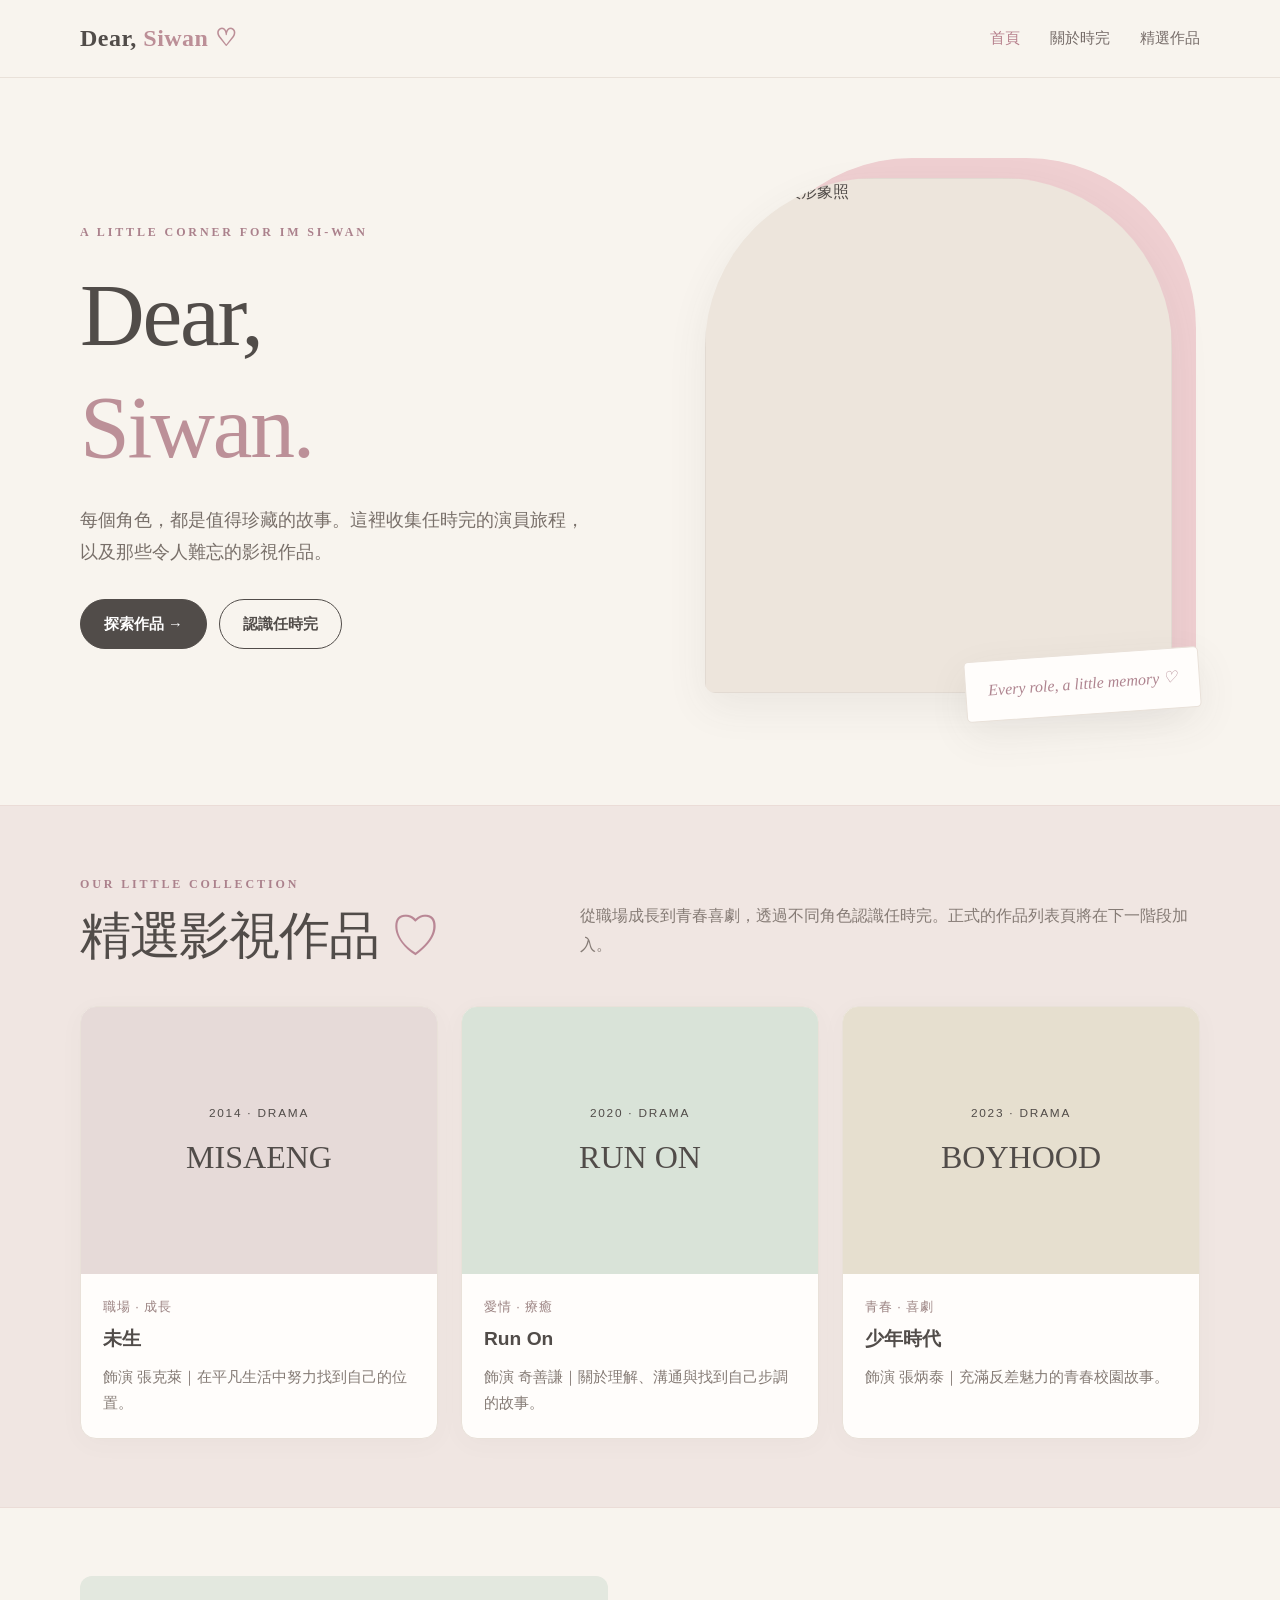
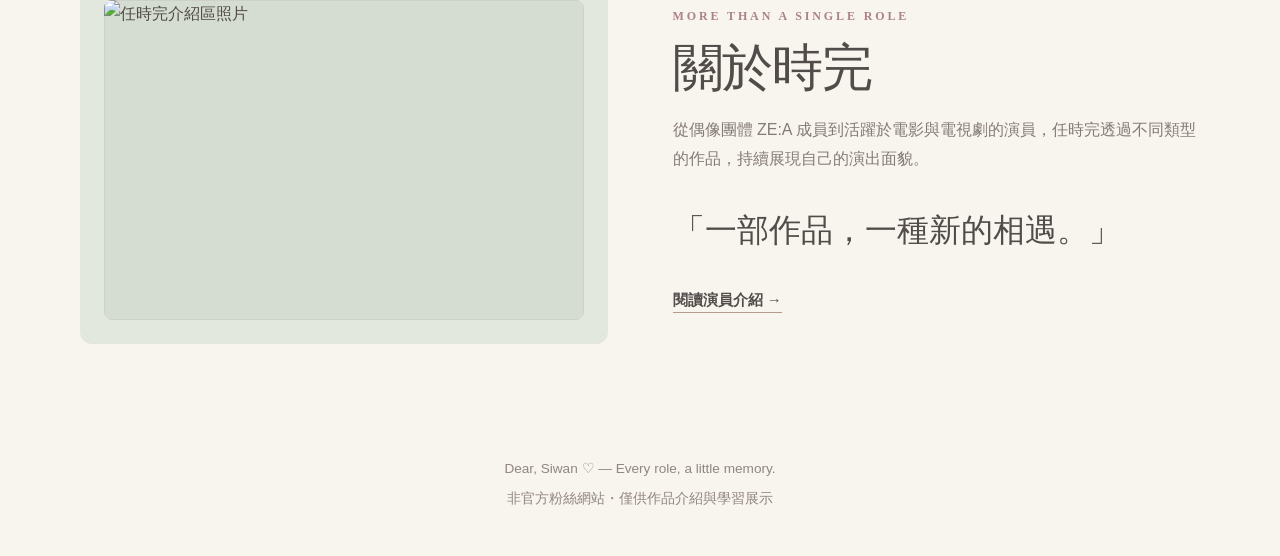
==== index.html @ 47c98482 "add htmls" ====
<!doctype html>
<html lang="zh-Hant">
<head>
  <meta charset="UTF-8">
  <meta name="viewport" content="width=device-width,initial-scale=1">
  <meta name="description" content="Dear, Siwan｜任時完的非官方影視收藏館，收藏演員故事與影視作品。">
  <title>Dear, Siwan｜任時完影視收藏館</title>
  <link rel="stylesheet" href="css/style.css">
</head>
<body>
  <header class="site-header">
    <div class="container nav-wrap">
      <a class="logo" href="index.html">Dear, <span>Siwan ♡</span></a>
      <nav class="nav-links" aria-label="主要導覽">
        <a href="index.html" aria-current="page">首頁</a>
        <a href="about.html">關於時完</a>
        <a href="#featured">精選作品</a>
      </nav>
    </div>
  </header>
  <main>
    <section class="container hero">
      <div>
        <div class="eyebrow">A little corner for Im Si-wan</div>
        <h1>Dear,<br><em>Siwan.</em></h1>
        <p class="lead">每個角色，都是值得珍藏的故事。這裡收集任時完的演員旅程，以及那些令人難忘的影視作品。</p>
        <div class="actions">
          <a class="btn btn-primary" href="#featured">探索作品 →</a>
          <a class="btn btn-secondary" href="about.html">認識任時完</a>
        </div>
      </div>
      <div class="hero-visual">
        <!-- 圖片預留：放入 assets/images/siwan-main.jpg 後會自動出現 -->
        <div class="photo-slot hero-photo"><img src="assets/images/siwan-main.jpg" alt="任時完首頁形象照" onerror="this.hidden=true"></div>
        <div class="tiny-note">Every role, a little memory ♡</div>
      </div>
    </section>

    <section class="soft-band" id="featured">
      <div class="container section">
        <div class="section-heading">
          <div><div class="eyebrow">Our little collection</div><h2 class="section-title">精選影視作品 <span class="decor-heart">♡</span></h2></div>
          <p class="section-intro">從職場成長到青春喜劇，透過不同角色認識任時完。正式的作品列表頁將在下一階段加入。</p>
        </div>
        <div class="work-grid">
          <article class="work-card">
            <div class="work-art"><span>2014 · DRAMA</span><strong>MISAENG</strong></div>
            <div class="work-info"><div class="work-meta">職場 · 成長</div><h3>未生</h3><p>飾演 張克萊｜在平凡生活中努力找到自己的位置。</p></div>
          </article>
          <article class="work-card">
            <div class="work-art sage"><span>2020 · DRAMA</span><strong>RUN ON</strong></div>
            <div class="work-info"><div class="work-meta">愛情 · 療癒</div><h3>Run On</h3><p>飾演 奇善謙｜關於理解、溝通與找到自己步調的故事。</p></div>
          </article>
          <article class="work-card">
            <div class="work-art sand"><span>2023 · DRAMA</span><strong>BOYHOOD</strong></div>
            <div class="work-info"><div class="work-meta">青春 · 喜劇</div><h3>少年時代</h3><p>飾演 張炳泰｜充滿反差魅力的青春校園故事。</p></div>
          </article>
        </div>
      </div>
    </section>

    <section class="container section split">
      <div class="intro-visual">
        <!-- 圖片預留：放入 assets/images/siwan-about.jpg 後會自動出現 -->
        <div class="photo-slot"><img src="assets/images/siwan-about.jpg" alt="任時完介紹區照片" onerror="this.hidden=true"></div>
      </div>
      <div>
        <div class="eyebrow">More than a single role</div>
        <h2 class="section-title">關於時完</h2>
        <p class="section-intro">從偶像團體 ZE:A 成員到活躍於電影與電視劇的演員，任時完透過不同類型的作品，持續展現自己的演出面貌。</p>
        <p class="quote">「一部作品，一種新的相遇。」</p>
        <a class="text-link" href="about.html">閱讀演員介紹 →</a>
      </div>
    </section>
  </main>
  <footer class="footer"><div class="container"><p>Dear, Siwan ♡ — Every role, a little memory.</p><p>非官方粉絲網站・僅供作品介紹與學習展示</p></div></footer>
</body>
</html>
---- css/style.css ----
:root{--cream:#F8F4EE;--pink:#EFCFD1;--sage:#BAC8B5;--brown:#B49B8D;--ink:#514C49;--muted:#857b75;--white:#fffdfb;--border:#e9e1d9;--shadow:0 14px 40px rgba(81,76,73,.08)}*{box-sizing:border-box}html{scroll-behavior:smooth}body{margin:0;background:var(--cream);color:var(--ink);font:16px/1.8 'Noto Sans TC','Microsoft JhengHei',sans-serif}a{color:inherit;text-decoration:none}button{font:inherit}img{display:block;width:100%;height:100%;object-fit:cover}.container{width:min(1120px,calc(100% - 42px));margin:auto}.site-header{position:sticky;top:0;z-index:20;background:rgba(248,244,238,.94);backdrop-filter:blur(14px);border-bottom:1px solid var(--border)}.nav-wrap{display:flex;justify-content:space-between;align-items:center;min-height:77px;gap:20px}.logo{font-family:Georgia,serif;font-size:1.5rem;letter-spacing:.02em;font-weight:bold}.logo span{color:#bc8f97}.nav-links{display:flex;gap:30px;align-items:center}.nav-links a{font-size:.92rem;color:#776d69}.nav-links a:hover,.nav-links a[aria-current=page]{color:#b67f8b}.eyebrow{text-transform:uppercase;letter-spacing:.24em;font-family:Georgia,serif;font-size:.75rem;color:#ab818c;font-weight:600}.hero{display:grid;grid-template-columns:1.05fr .95fr;gap:52px;align-items:center;padding:78px 0 90px}.hero h1,.page-title,.section-title{font-family:Georgia,'Noto Serif TC',serif;font-weight:500;line-height:1.25;letter-spacing:-.025em}.hero h1{font-size:clamp(3.6rem,7vw,6.3rem);margin:16px 0 22px}.hero h1 em{font-style:normal;color:#bc9098}.lead{font-size:1.1rem;color:#786f69;max-width:510px}.actions{display:flex;gap:12px;flex-wrap:wrap;margin-top:30px}.btn{display:inline-flex;align-items:center;justify-content:center;border:1px solid var(--ink);padding:11px 23px;border-radius:50px;font-size:.92rem;font-weight:600;transition:.2s}.btn-primary{background:var(--ink);color:white}.btn-secondary{background:transparent}.btn:hover{transform:translateY(-2px)}.hero-visual{position:relative;padding:22px 28px 22px 12px}.hero-visual:before{content:'';position:absolute;inset:2px 4px 38px 49px;background:var(--pink);border-radius:170px 170px 12px 12px}.photo-slot{position:relative;overflow:hidden;background:#ede5dc;border-radius:8px}.photo-slot:after{content:'';position:absolute;inset:0;border:1px solid rgba(81,76,73,.07);pointer-events:none}.photo-slot img{position:absolute;inset:0}.hero-photo{height:515px;border-radius:170px 170px 10px 10px;box-shadow:var(--shadow)}.tiny-note{position:absolute;right:0;bottom:0;padding:15px 22px;background:var(--white);border:1px solid var(--border);border-radius:5px;box-shadow:var(--shadow);font-family:Georgia,serif;font-style:italic;color:#af8590;transform:rotate(-4deg)}.section{padding:68px 0}.section-heading{display:flex;align-items:end;justify-content:space-between;gap:15px;margin-bottom:30px}.section-title{font-size:clamp(2.1rem,4vw,3.2rem);margin:8px 0}.section-intro{max-width:620px;color:var(--muted)}.text-link{font-weight:600;font-size:.93rem;border-bottom:1px solid var(--brown);padding-bottom:4px}.work-grid{display:grid;grid-template-columns:repeat(3,minmax(0,1fr));gap:23px}.work-card{background:var(--white);border:1px solid var(--border);border-radius:16px;overflow:hidden;box-shadow:0 5px 25px rgba(81,76,73,.035);transition:transform .2s,box-shadow .2s}.work-card:hover{transform:translateY(-5px);box-shadow:var(--shadow)}.work-art{aspect-ratio:4/3;display:flex;align-items:center;justify-content:center;flex-direction:column;text-align:center;padding:24px;background:#e6dad8;position:relative}.work-art.sage{background:#d9e3d8}.work-art.sand{background:#e6dfcf}.work-art span{font-size:.74rem;letter-spacing:.15em}.work-art strong{font:500 2rem/1.25 Georgia,serif;margin-top:12px}.work-info{padding:22px}.work-meta{font-size:.79rem;letter-spacing:.07em;color:#9b8382}.work-info h3{font-size:1.2rem;margin:4px 0 7px}.work-info p{font-size:.91rem;margin:0;color:var(--muted)}.soft-band{background:#f0e6e2;border-top:1px solid #ebdcd7;border-bottom:1px solid #ebdcd7}.split{display:grid;grid-template-columns:1fr 1fr;gap:65px;align-items:center}.intro-visual{background:#e3e8df;border-radius:12px;padding:24px}.intro-visual .photo-slot{height:320px;background:#d5dcd1}.quote{font-family:Georgia,'Noto Serif TC',serif;font-size:clamp(1.5rem,2.5vw,2.2rem);line-height:1.5}.footer{padding:40px 0;text-align:center;color:#928680;font-size:.85rem}.footer p{margin:5px}.page-hero{padding:78px 0 38px;text-align:center}.page-title{font-size:clamp(3.2rem,6vw,5rem);margin:12px 0 16px}.page-subtitle{color:var(--muted);max-width:650px;margin:auto}.profile{display:grid;grid-template-columns:.78fr 1.22fr;gap:55px;align-items:center;padding:25px 0 85px}.portrait{height:460px;border-radius:180px 180px 10px 10px;background:#e4dbd7}.profile-body h2{font:500 2.25rem Georgia,'Noto Serif TC',serif;margin:9px 0 15px}.profile-body p{color:#776f69}.facts{display:grid;grid-template-columns:repeat(2,minmax(0,1fr));gap:18px;margin:30px 0}.fact{border-top:1px solid #d9cbc0;padding-top:13px}.fact dt{font-size:.76rem;color:#9c8681;letter-spacing:.12em}.fact dd{margin:5px 0;font-weight:600}.timeline{position:relative;max-width:830px;margin:0 auto;padding-left:32px;border-left:2px solid #e3cbc7}.timeline-item{position:relative;padding:0 0 32px 25px}.timeline-item:before{content:'';position:absolute;width:13px;height:13px;border-radius:50%;background:#bd999e;left:-39px;top:8px;border:3px solid var(--cream)}.timeline-item time{color:#aa8290;font:600 .9rem Georgia,serif;letter-spacing:.1em}.timeline-item h3{margin:4px 0 4px;font-size:1.16rem}.timeline-item p{margin:0;color:var(--muted);font-size:.93rem}.sources{font-size:.85rem;color:var(--muted);margin-top:28px}.sources a{text-decoration:underline;text-underline-offset:3px}.decor-heart{color:#b98795}.mobile-only{display:none}@media(max-width:800px){.hero,.split,.profile{grid-template-columns:1fr;gap:32px}.hero{padding:45px 0 65px}.hero-visual{max-width:510px;margin:auto;width:100%}.hero-photo{height:420px}.work-grid{grid-template-columns:repeat(2,minmax(0,1fr))}.profile{padding-bottom:50px}.portrait{max-width:460px;margin:auto;width:100%}.section{padding:48px 0}}@media(max-width:550px){.container{width:min(100% - 30px,1120px)}.nav-wrap{min-height:66px;flex-wrap:wrap;padding:12px 0}.logo{font-size:1.22rem}.nav-links{gap:15px}.nav-links a{font-size:.83rem}.hero h1{font-size:3.8rem}.hero-visual{padding-right:16px}.hero-photo{height:355px}.work-grid{grid-template-columns:1fr}.work-art{aspect-ratio:5/3}.section-heading{align-items:start;flex-direction:column}.facts{grid-template-columns:1fr 1fr;gap:12px}.page-hero{padding-top:52px}.portrait{height:385px}.intro-visual .photo-slot{height:260px}}
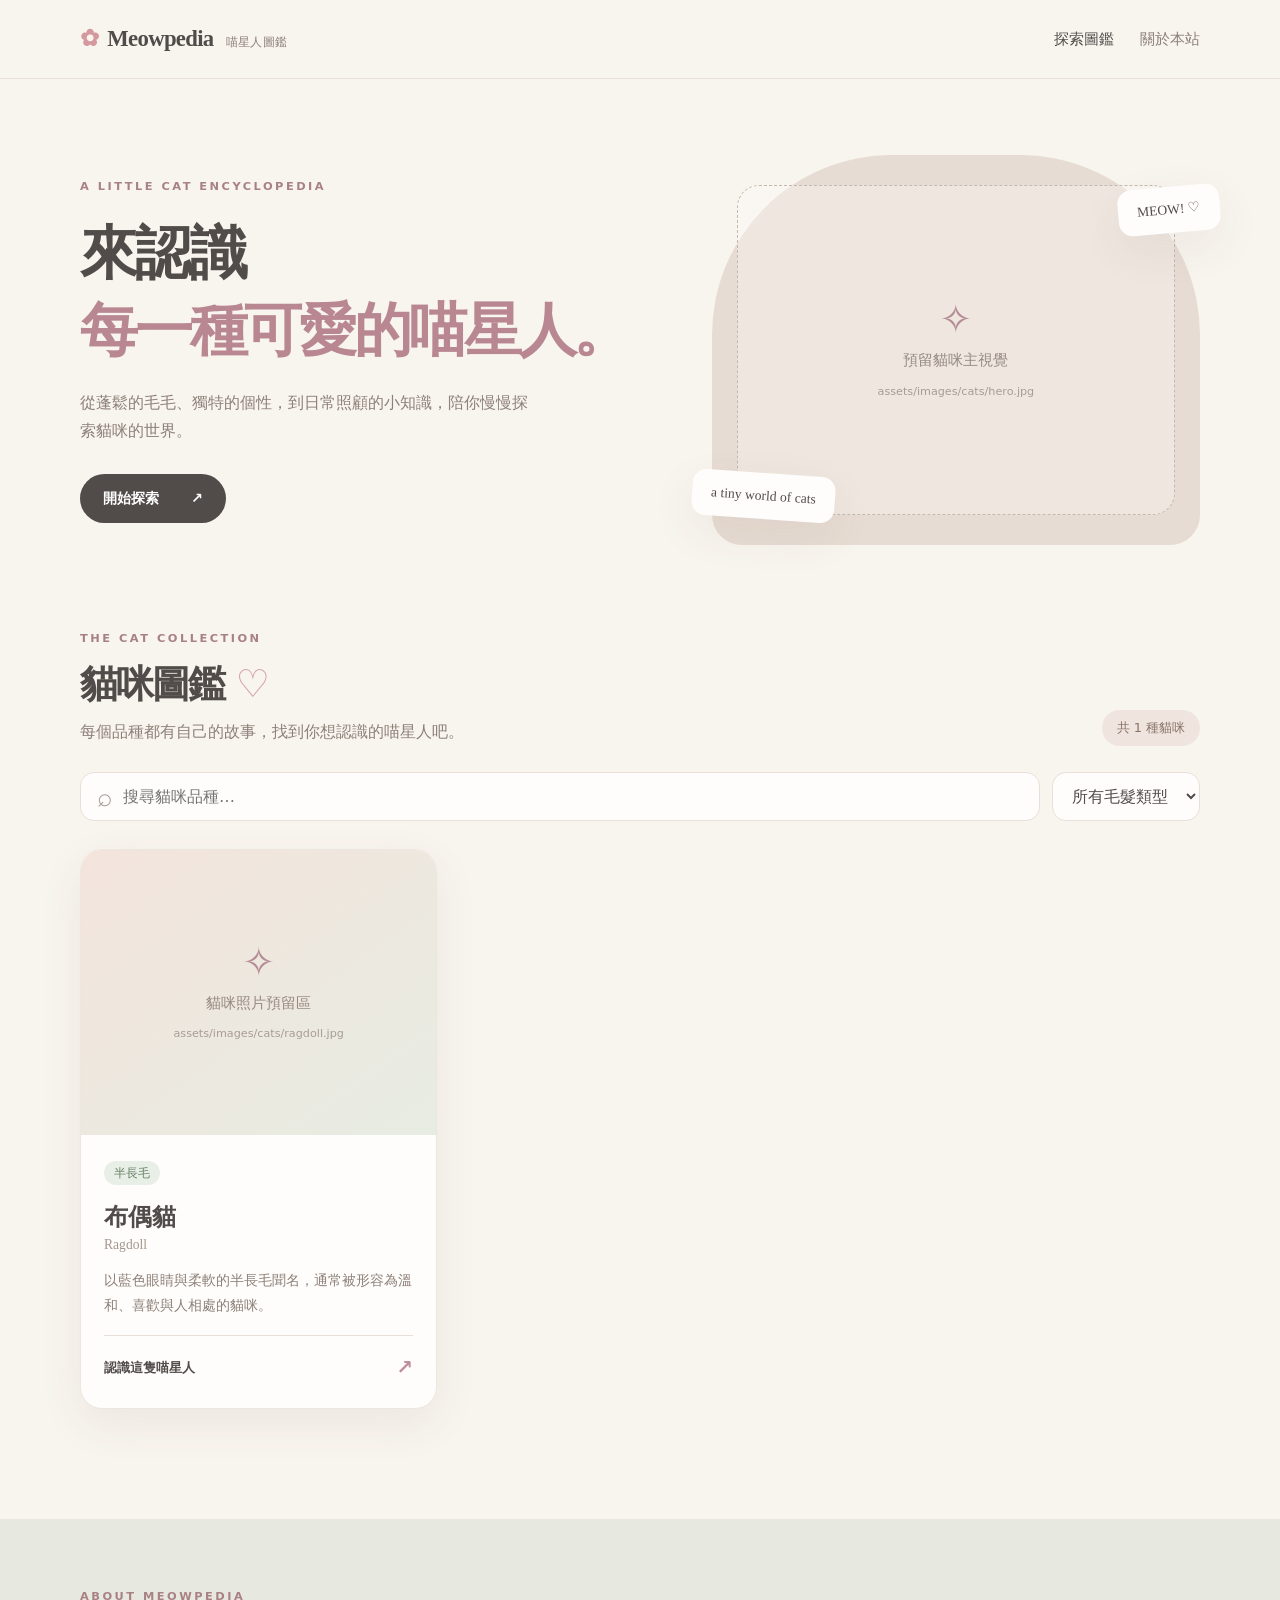
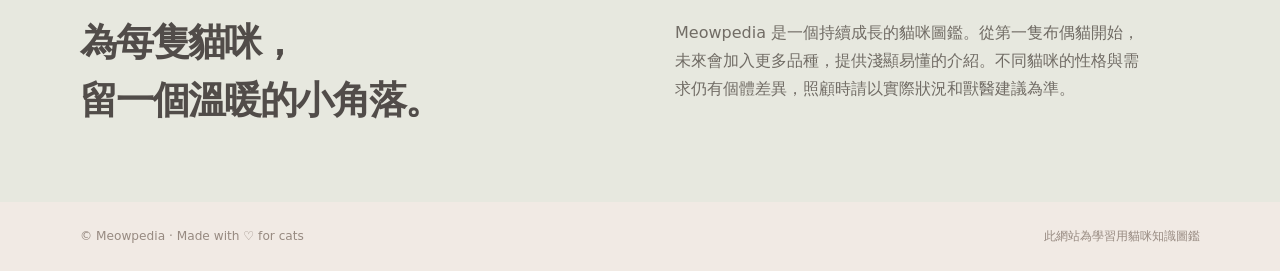
==== commit b9a8675b: "add htmls" ====
--- a/index.html
+++ b/index.html
@@ -2,77 +2,41 @@
 <html lang="zh-Hant">
 <head>
   <meta charset="UTF-8">
-  <meta name="viewport" content="width=device-width,initial-scale=1">
-  <meta name="description" content="Dear, Siwan｜任時完的非官方影視收藏館，收藏演員故事與影視作品。">
-  <title>Dear, Siwan｜任時完影視收藏館</title>
+  <meta name="viewport" content="width=device-width, initial-scale=1">
+  <meta name="description" content="Meowpedia 喵星人圖鑑：探索貓咪品種、外觀特徵、個性和照顧知識。">
+  <title>Meowpedia｜喵星人圖鑑</title>
   <link rel="stylesheet" href="css/style.css">
+  <script defer src="js/main.js"></script>
 </head>
-<body>
+<body data-page="index">
   <header class="site-header">
-    <div class="container nav-wrap">
-      <a class="logo" href="index.html">Dear, <span>Siwan ♡</span></a>
-      <nav class="nav-links" aria-label="主要導覽">
-        <a href="index.html" aria-current="page">首頁</a>
-        <a href="about.html">關於時完</a>
-        <a href="#featured">精選作品</a>
-      </nav>
+    <div class="shell nav-bar">
+      <a class="brand" href="index.html" aria-label="Meowpedia 首頁"><span class="brand-icon" aria-hidden="true">✿</span> Meowpedia<span class="brand-zh">喵星人圖鑑</span></a>
+      <nav aria-label="主要選單"><a class="nav-link active" href="index.html" aria-current="page">探索圖鑑</a><a class="nav-link" href="#about">關於本站</a></nav>
     </div>
   </header>
   <main>
-    <section class="container hero">
-      <div>
-        <div class="eyebrow">A little corner for Im Si-wan</div>
-        <h1>Dear,<br><em>Siwan.</em></h1>
-        <p class="lead">每個角色，都是值得珍藏的故事。這裡收集任時完的演員旅程，以及那些令人難忘的影視作品。</p>
-        <div class="actions">
-          <a class="btn btn-primary" href="#featured">探索作品 →</a>
-          <a class="btn btn-secondary" href="about.html">認識任時完</a>
-        </div>
+    <section class="hero shell" aria-labelledby="hero-title">
+      <div class="hero-copy">
+        <span class="eyebrow">A LITTLE CAT ENCYCLOPEDIA</span>
+        <h1 id="hero-title">來認識<br><em>每一種可愛的喵星人。</em></h1>
+        <p>從蓬鬆的毛毛、獨特的個性，到日常照顧的小知識，陪你慢慢探索貓咪的世界。</p>
+        <a class="button primary" href="#collection">開始探索 <span aria-hidden="true">↗</span></a>
       </div>
-      <div class="hero-visual">
-        <!-- 圖片預留：放入 assets/images/siwan-main.jpg 後會自動出現 -->
-        <div class="photo-slot hero-photo"><img src="assets/images/siwan-main.jpg" alt="任時完首頁形象照" onerror="this.hidden=true"></div>
-        <div class="tiny-note">Every role, a little memory ♡</div>
+      <div class="hero-art" aria-label="貓咪圖片預留區">
+        <div class="art-sticker sticker-top">MEOW! ♡</div>
+        <div class="cat-placeholder hero-placeholder"><span class="placeholder-icon" aria-hidden="true">✧</span><span>預留貓咪主視覺</span><small>assets/images/cats/hero.jpg</small></div>
+        <div class="art-sticker sticker-bottom">a tiny world of cats</div>
       </div>
     </section>
-
-    <section class="soft-band" id="featured">
-      <div class="container section">
-        <div class="section-heading">
-          <div><div class="eyebrow">Our little collection</div><h2 class="section-title">精選影視作品 <span class="decor-heart">♡</span></h2></div>
-          <p class="section-intro">從職場成長到青春喜劇，透過不同角色認識任時完。正式的作品列表頁將在下一階段加入。</p>
-        </div>
-        <div class="work-grid">
-          <article class="work-card">
-            <div class="work-art"><span>2014 · DRAMA</span><strong>MISAENG</strong></div>
-            <div class="work-info"><div class="work-meta">職場 · 成長</div><h3>未生</h3><p>飾演 張克萊｜在平凡生活中努力找到自己的位置。</p></div>
-          </article>
-          <article class="work-card">
-            <div class="work-art sage"><span>2020 · DRAMA</span><strong>RUN ON</strong></div>
-            <div class="work-info"><div class="work-meta">愛情 · 療癒</div><h3>Run On</h3><p>飾演 奇善謙｜關於理解、溝通與找到自己步調的故事。</p></div>
-          </article>
-          <article class="work-card">
-            <div class="work-art sand"><span>2023 · DRAMA</span><strong>BOYHOOD</strong></div>
-            <div class="work-info"><div class="work-meta">青春 · 喜劇</div><h3>少年時代</h3><p>飾演 張炳泰｜充滿反差魅力的青春校園故事。</p></div>
-          </article>
-        </div>
-      </div>
+    <section id="collection" class="collection shell" aria-labelledby="collection-title">
+      <div class="section-title"><div><span class="eyebrow">THE CAT COLLECTION</span><h2 id="collection-title">貓咪圖鑑 <span class="subtle">♡</span></h2><p>每個品種都有自己的故事，找到你想認識的喵星人吧。</p></div><span class="count-pill" id="cat-count">載入中…</span></div>
+      <div class="controls"><label class="search-box"><span aria-hidden="true">⌕</span><span class="sr-only">搜尋貓咪名稱</span><input id="search-input" type="search" placeholder="搜尋貓咪品種…" autocomplete="off"></label><label class="filter-wrap"><span class="sr-only">依毛髮長度篩選</span><select id="coat-filter"><option value="all">所有毛髮類型</option><option value="長毛">長毛</option><option value="半長毛">半長毛</option><option value="短毛">短毛</option><option value="無毛">無毛</option></select></label></div>
+      <div id="cat-grid" class="cat-grid" aria-live="polite"></div>
+      <p id="empty-state" class="empty-state" hidden>目前沒有符合條件的貓咪，試試其他關鍵字吧。</p>
     </section>
-
-    <section class="container section split">
-      <div class="intro-visual">
-        <!-- 圖片預留：放入 assets/images/siwan-about.jpg 後會自動出現 -->
-        <div class="photo-slot"><img src="assets/images/siwan-about.jpg" alt="任時完介紹區照片" onerror="this.hidden=true"></div>
-      </div>
-      <div>
-        <div class="eyebrow">More than a single role</div>
-        <h2 class="section-title">關於時完</h2>
-        <p class="section-intro">從偶像團體 ZE:A 成員到活躍於電影與電視劇的演員，任時完透過不同類型的作品，持續展現自己的演出面貌。</p>
-        <p class="quote">「一部作品，一種新的相遇。」</p>
-        <a class="text-link" href="about.html">閱讀演員介紹 →</a>
-      </div>
-    </section>
+    <section id="about" class="about-strip"><div class="shell about-content"><div><span class="eyebrow">ABOUT MEOWPEDIA</span><h2>為每隻貓咪，<br>留一個溫暖的小角落。</h2></div><p>Meowpedia 是一個持續成長的貓咪圖鑑。從第一隻布偶貓開始，未來會加入更多品種，提供淺顯易懂的介紹。不同貓咪的性格與需求仍有個體差異，照顧時請以實際狀況和獸醫建議為準。</p></div></section>
   </main>
-  <footer class="footer"><div class="container"><p>Dear, Siwan ♡ — Every role, a little memory.</p><p>非官方粉絲網站・僅供作品介紹與學習展示</p></div></footer>
+  <footer class="site-footer"><div class="shell footer-inner"><span>© Meowpedia · Made with ♡ for cats</span><span>此網站為學習用貓咪知識圖鑑</span></div></footer>
 </body>
 </html>
--- a/css/style.css
+++ b/css/style.css
@@ -1 +1 @@
-:root{--cream:#F8F4EE;--pink:#EFCFD1;--sage:#BAC8B5;--brown:#B49B8D;--ink:#514C49;--muted:#857b75;--white:#fffdfb;--border:#e9e1d9;--shadow:0 14px 40px rgba(81,76,73,.08)}*{box-sizing:border-box}html{scroll-behavior:smooth}body{margin:0;background:var(--cream);color:var(--ink);font:16px/1.8 'Noto Sans TC','Microsoft JhengHei',sans-serif}a{color:inherit;text-decoration:none}button{font:inherit}img{display:block;width:100%;height:100%;object-fit:cover}.container{width:min(1120px,calc(100% - 42px));margin:auto}.site-header{position:sticky;top:0;z-index:20;background:rgba(248,244,238,.94);backdrop-filter:blur(14px);border-bottom:1px solid var(--border)}.nav-wrap{display:flex;justify-content:space-between;align-items:center;min-height:77px;gap:20px}.logo{font-family:Georgia,serif;font-size:1.5rem;letter-spacing:.02em;font-weight:bold}.logo span{color:#bc8f97}.nav-links{display:flex;gap:30px;align-items:center}.nav-links a{font-size:.92rem;color:#776d69}.nav-links a:hover,.nav-links a[aria-current=page]{color:#b67f8b}.eyebrow{text-transform:uppercase;letter-spacing:.24em;font-family:Georgia,serif;font-size:.75rem;color:#ab818c;font-weight:600}.hero{display:grid;grid-template-columns:1.05fr .95fr;gap:52px;align-items:center;padding:78px 0 90px}.hero h1,.page-title,.section-title{font-family:Georgia,'Noto Serif TC',serif;font-weight:500;line-height:1.25;letter-spacing:-.025em}.hero h1{font-size:clamp(3.6rem,7vw,6.3rem);margin:16px 0 22px}.hero h1 em{font-style:normal;color:#bc9098}.lead{font-size:1.1rem;color:#786f69;max-width:510px}.actions{display:flex;gap:12px;flex-wrap:wrap;margin-top:30px}.btn{display:inline-flex;align-items:center;justify-content:center;border:1px solid var(--ink);padding:11px 23px;border-radius:50px;font-size:.92rem;font-weight:600;transition:.2s}.btn-primary{background:var(--ink);color:white}.btn-secondary{background:transparent}.btn:hover{transform:translateY(-2px)}.hero-visual{position:relative;padding:22px 28px 22px 12px}.hero-visual:before{content:'';position:absolute;inset:2px 4px 38px 49px;background:var(--pink);border-radius:170px 170px 12px 12px}.photo-slot{position:relative;overflow:hidden;background:#ede5dc;border-radius:8px}.photo-slot:after{content:'';position:absolute;inset:0;border:1px solid rgba(81,76,73,.07);pointer-events:none}.photo-slot img{position:absolute;inset:0}.hero-photo{height:515px;border-radius:170px 170px 10px 10px;box-shadow:var(--shadow)}.tiny-note{position:absolute;right:0;bottom:0;padding:15px 22px;background:var(--white);border:1px solid var(--border);border-radius:5px;box-shadow:var(--shadow);font-family:Georgia,serif;font-style:italic;color:#af8590;transform:rotate(-4deg)}.section{padding:68px 0}.section-heading{display:flex;align-items:end;justify-content:space-between;gap:15px;margin-bottom:30px}.section-title{font-size:clamp(2.1rem,4vw,3.2rem);margin:8px 0}.section-intro{max-width:620px;color:var(--muted)}.text-link{font-weight:600;font-size:.93rem;border-bottom:1px solid var(--brown);padding-bottom:4px}.work-grid{display:grid;grid-template-columns:repeat(3,minmax(0,1fr));gap:23px}.work-card{background:var(--white);border:1px solid var(--border);border-radius:16px;overflow:hidden;box-shadow:0 5px 25px rgba(81,76,73,.035);transition:transform .2s,box-shadow .2s}.work-card:hover{transform:translateY(-5px);box-shadow:var(--shadow)}.work-art{aspect-ratio:4/3;display:flex;align-items:center;justify-content:center;flex-direction:column;text-align:center;padding:24px;background:#e6dad8;position:relative}.work-art.sage{background:#d9e3d8}.work-art.sand{background:#e6dfcf}.work-art span{font-size:.74rem;letter-spacing:.15em}.work-art strong{font:500 2rem/1.25 Georgia,serif;margin-top:12px}.work-info{padding:22px}.work-meta{font-size:.79rem;letter-spacing:.07em;color:#9b8382}.work-info h3{font-size:1.2rem;margin:4px 0 7px}.work-info p{font-size:.91rem;margin:0;color:var(--muted)}.soft-band{background:#f0e6e2;border-top:1px solid #ebdcd7;border-bottom:1px solid #ebdcd7}.split{display:grid;grid-template-columns:1fr 1fr;gap:65px;align-items:center}.intro-visual{background:#e3e8df;border-radius:12px;padding:24px}.intro-visual .photo-slot{height:320px;background:#d5dcd1}.quote{font-family:Georgia,'Noto Serif TC',serif;font-size:clamp(1.5rem,2.5vw,2.2rem);line-height:1.5}.footer{padding:40px 0;text-align:center;color:#928680;font-size:.85rem}.footer p{margin:5px}.page-hero{padding:78px 0 38px;text-align:center}.page-title{font-size:clamp(3.2rem,6vw,5rem);margin:12px 0 16px}.page-subtitle{color:var(--muted);max-width:650px;margin:auto}.profile{display:grid;grid-template-columns:.78fr 1.22fr;gap:55px;align-items:center;padding:25px 0 85px}.portrait{height:460px;border-radius:180px 180px 10px 10px;background:#e4dbd7}.profile-body h2{font:500 2.25rem Georgia,'Noto Serif TC',serif;margin:9px 0 15px}.profile-body p{color:#776f69}.facts{display:grid;grid-template-columns:repeat(2,minmax(0,1fr));gap:18px;margin:30px 0}.fact{border-top:1px solid #d9cbc0;padding-top:13px}.fact dt{font-size:.76rem;color:#9c8681;letter-spacing:.12em}.fact dd{margin:5px 0;font-weight:600}.timeline{position:relative;max-width:830px;margin:0 auto;padding-left:32px;border-left:2px solid #e3cbc7}.timeline-item{position:relative;padding:0 0 32px 25px}.timeline-item:before{content:'';position:absolute;width:13px;height:13px;border-radius:50%;background:#bd999e;left:-39px;top:8px;border:3px solid var(--cream)}.timeline-item time{color:#aa8290;font:600 .9rem Georgia,serif;letter-spacing:.1em}.timeline-item h3{margin:4px 0 4px;font-size:1.16rem}.timeline-item p{margin:0;color:var(--muted);font-size:.93rem}.sources{font-size:.85rem;color:var(--muted);margin-top:28px}.sources a{text-decoration:underline;text-underline-offset:3px}.decor-heart{color:#b98795}.mobile-only{display:none}@media(max-width:800px){.hero,.split,.profile{grid-template-columns:1fr;gap:32px}.hero{padding:45px 0 65px}.hero-visual{max-width:510px;margin:auto;width:100%}.hero-photo{height:420px}.work-grid{grid-template-columns:repeat(2,minmax(0,1fr))}.profile{padding-bottom:50px}.portrait{max-width:460px;margin:auto;width:100%}.section{padding:48px 0}}@media(max-width:550px){.container{width:min(100% - 30px,1120px)}.nav-wrap{min-height:66px;flex-wrap:wrap;padding:12px 0}.logo{font-size:1.22rem}.nav-links{gap:15px}.nav-links a{font-size:.83rem}.hero h1{font-size:3.8rem}.hero-visual{padding-right:16px}.hero-photo{height:355px}.work-grid{grid-template-columns:1fr}.work-art{aspect-ratio:5/3}.section-heading{align-items:start;flex-direction:column}.facts{grid-template-columns:1fr 1fr;gap:12px}.page-hero{padding-top:52px}.portrait{height:385px}.intro-visual .photo-slot{height:260px}}
+:root{--cream:#F8F4EE;--pink:#EFCFD1;--sage:#BAC8B5;--brown:#B49B8D;--ink:#514C49;--muted:#8d8078;--white:#fffdfb;--line:#e8e0d8;--shadow:0 15px 45px rgba(94,75,67,.075)}*{box-sizing:border-box}html{scroll-behavior:smooth}body{margin:0;background:var(--cream);color:var(--ink);font-family:"Noto Sans TC","PingFang TC","Microsoft JhengHei",system-ui,sans-serif;line-height:1.75}a{color:inherit;text-decoration:none}button,input,select{font:inherit}img{max-width:100%;display:block}.shell{width:min(1120px,calc(100% - 48px));margin-inline:auto}.site-header{background:rgba(248,244,238,.93);border-bottom:1px solid var(--line);position:sticky;top:0;z-index:10;backdrop-filter:blur(12px)}.nav-bar{min-height:78px;display:flex;align-items:center;justify-content:space-between;gap:16px}.brand{font-family:Georgia,serif;font-size:1.42rem;font-weight:700;letter-spacing:-.03em;white-space:nowrap}.brand-icon{color:#d4989f;margin-right:4px}.brand-zh{font:500 .73rem system-ui,sans-serif;margin-left:12px;color:var(--muted);letter-spacing:.04em}.nav-bar nav{display:flex;gap:26px}.nav-link{font-size:.91rem;color:var(--muted);padding:6px 0}.nav-link:hover,.nav-link.active{color:var(--ink)}.hero{padding-block:76px 84px;display:grid;grid-template-columns:1.07fr .93fr;align-items:center;gap:70px}.eyebrow{display:block;color:#a88183;letter-spacing:.22em;font-weight:700;font-size:.71rem}.hero h1{font-size:clamp(2.3rem,4.5vw,4.2rem);line-height:1.33;letter-spacing:-.055em;margin:19px 0}.hero h1 em{font-style:normal;color:#b88792}.hero-copy>p{max-width:450px;color:var(--muted);font-size:1.02rem;margin-bottom:28px}.button{display:inline-flex;align-items:center;gap:32px;padding:12px 23px;border-radius:999px;font-size:.89rem;font-weight:700}.button.primary{background:var(--ink);color:#fff}.button:hover{transform:translateY(-2px);transition:transform .2s}.hero-art{position:relative;background:#e7dcd3;border-radius:180px 180px 30px 30px;min-height:390px;display:grid;place-items:center;padding:25px}.cat-placeholder{background:linear-gradient(145deg,#f3e4dc,#e7ece2);color:#978a82;display:flex;align-items:center;justify-content:center;flex-direction:column;gap:8px;text-align:center;border:1px dashed #c4b8af;border-radius:22px;min-height:190px;padding:20px;font-size:.95rem}.cat-placeholder small{font-size:.7rem;opacity:.8;overflow-wrap:anywhere}.placeholder-icon{font-size:2.5rem;color:#b48c95;line-height:1}.hero-placeholder{width:100%;height:330px;background:rgba(255,253,251,.3)}.art-sticker{position:absolute;background:var(--white);border-radius:14px;padding:11px 19px;box-shadow:var(--shadow);font-family:Georgia,serif;font-size:.85rem;transform:rotate(-5deg)}.sticker-top{top:32px;right:-20px}.sticker-bottom{bottom:26px;left:-20px;transform:rotate(4deg)}.collection{padding-bottom:110px;scroll-margin-top:100px}.section-title{display:flex;align-items:end;justify-content:space-between;gap:18px;margin-bottom:26px}.section-title h2,.about-strip h2{font-size:clamp(1.8rem,3vw,2.7rem);letter-spacing:-.05em;line-height:1.5;margin:6px 0}.section-title p{color:var(--muted);margin:0}.subtle{color:#d39eaa}.count-pill{background:#efe5de;padding:7px 15px;border-radius:99px;white-space:nowrap;font-size:.81rem;color:#8a746a}.controls{display:flex;gap:12px;margin-bottom:28px}.search-box,.filter-wrap{background:var(--white);border:1px solid var(--line);border-radius:14px;min-height:49px;display:flex;align-items:center}.search-box{flex:1;gap:8px;padding:0 16px}.search-box>span:first-child{font-size:1.6rem;color:#aa9e96}.search-box input{border:0;background:transparent;outline:none;width:100%;color:var(--ink)}.filter-wrap select{border:0;background:transparent;color:var(--ink);padding:10px 15px;outline:none}.cat-grid{display:grid;grid-template-columns:repeat(3,minmax(0,1fr));gap:24px}.cat-card{background:var(--white);border:1px solid #ede6df;border-radius:22px;overflow:hidden;box-shadow:var(--shadow);transition:transform .2s,box-shadow .2s}.cat-card:hover{transform:translateY(-5px);box-shadow:0 20px 45px rgba(94,75,67,.13)}.card-photo{aspect-ratio:5/4;background:#ebdfd9;overflow:hidden}.card-photo img{height:100%;width:100%;object-fit:cover}.card-photo .cat-placeholder{height:100%;border:0;border-radius:0}.card-info{padding:23px}.mini-tag{background:#e7efe6;color:#6b8069;padding:5px 10px;border-radius:99px;font-size:.72rem}.card-info h3{font-size:1.48rem;line-height:1.3;margin:16px 0 0}.english-name{font-family:Georgia,serif;color:#a4978d;font-size:.85rem;margin:0}.card-summary{font-size:.89rem;color:var(--muted);min-height:3.5em;margin:12px 0 17px}.card-foot{border-top:1px solid var(--line);padding-top:14px;display:flex;justify-content:space-between;align-items:center;font-size:.83rem;font-weight:700}.card-foot .arrow{font-size:1.25rem;color:#c08d9c}.empty-state,.error-panel{text-align:center;border-radius:16px;background:#fffaf6;padding:30px;color:var(--muted)}.about-strip{background:#e7e8df;padding:68px 0}.about-content{display:grid;grid-template-columns:1fr 1fr;gap:70px;align-items:center}.about-content p{color:#716c65;max-width:470px}.site-footer{background:#f1eae4}.footer-inner{display:flex;justify-content:space-between;gap:12px;padding-block:24px;font-size:.76rem;color:#978a81}.detail-main{padding-top:32px;padding-bottom:100px;min-height:70vh}.back-link{display:inline-block;margin:6px 0 32px;font-size:.88rem;color:#8f7a77}.back-link:hover{text-decoration:underline}.detail-hero{display:grid;grid-template-columns:.85fr 1.15fr;gap:56px;align-items:center}.detail-photo{aspect-ratio:4/4.5;overflow:hidden;border-radius:26px;background:#f1e7e1}.detail-photo img{width:100%;height:100%;object-fit:cover}.detail-photo .cat-placeholder{height:100%;min-height:320px}.detail-heading h1{font-size:clamp(2.5rem,5vw,4.5rem);margin:9px 0 0;letter-spacing:-.06em}.detail-english{font:italic 1.35rem Georgia,serif;color:#bc8f9a;margin:0 0 20px}.detail-summary{font-size:1.06rem;color:#776b66}.meta-chips{display:flex;gap:10px;flex-wrap:wrap;margin-top:20px}.meta-chips span{background:#ece5df;border-radius:99px;padding:7px 16px;font-size:.8rem}.detail-body{max-width:900px;margin:60px auto 0;display:grid;grid-template-columns:repeat(2,minmax(0,1fr));gap:20px}.detail-section{background:var(--white);padding:28px 30px;border-radius:19px;border:1px solid var(--line)}.detail-section h2{font-size:1.23rem;margin:0 0 12px}.detail-section p{font-size:.94rem;color:#766d67;margin:0}.care-panel{background:#e8ede5}.care-list{padding-left:20px;color:#766d67;margin:0}.care-list li{margin:7px 0}.sources-list{padding-left:20px;overflow-wrap:anywhere}.sources-list a{text-decoration:underline}.disclaimer{text-align:center;font-size:.78rem;color:#9b9088;margin-top:36px}.loading-text{padding:50px;color:var(--muted)}.sr-only{position:absolute!important;width:1px;height:1px;padding:0;margin:-1px;overflow:hidden;clip:rect(0,0,0,0);white-space:nowrap;border:0}[hidden]{display:none!important}@media(max-width:850px){.hero{grid-template-columns:1fr;gap:45px;padding-block:55px}.hero-art{max-width:540px;width:100%;justify-self:center}.cat-grid{grid-template-columns:repeat(2,minmax(0,1fr))}.detail-hero{gap:30px}.about-content{gap:28px}}@media(max-width:600px){.shell{width:min(100% - 32px,1120px)}.nav-bar{min-height:66px}.brand{font-size:1.15rem}.brand-zh{display:none}.nav-bar nav{gap:15px}.nav-link{font-size:.78rem}.hero{padding-block:42px 65px}.hero h1{font-size:2.25rem}.hero-art{min-height:280px;border-radius:130px 130px 28px 28px}.hero-placeholder{height:235px}.art-sticker{font-size:.65rem}.sticker-top{right:4px}.sticker-bottom{left:4px}.section-title{align-items:start;flex-direction:column}.controls{flex-direction:column}.cat-grid{grid-template-columns:1fr}.about-content,.detail-hero,.detail-body{grid-template-columns:1fr}.about-strip{padding:48px 0}.footer-inner{flex-direction:column}.detail-photo{max-height:390px}.detail-body{margin-top:30px}.detail-section{padding:24px}}
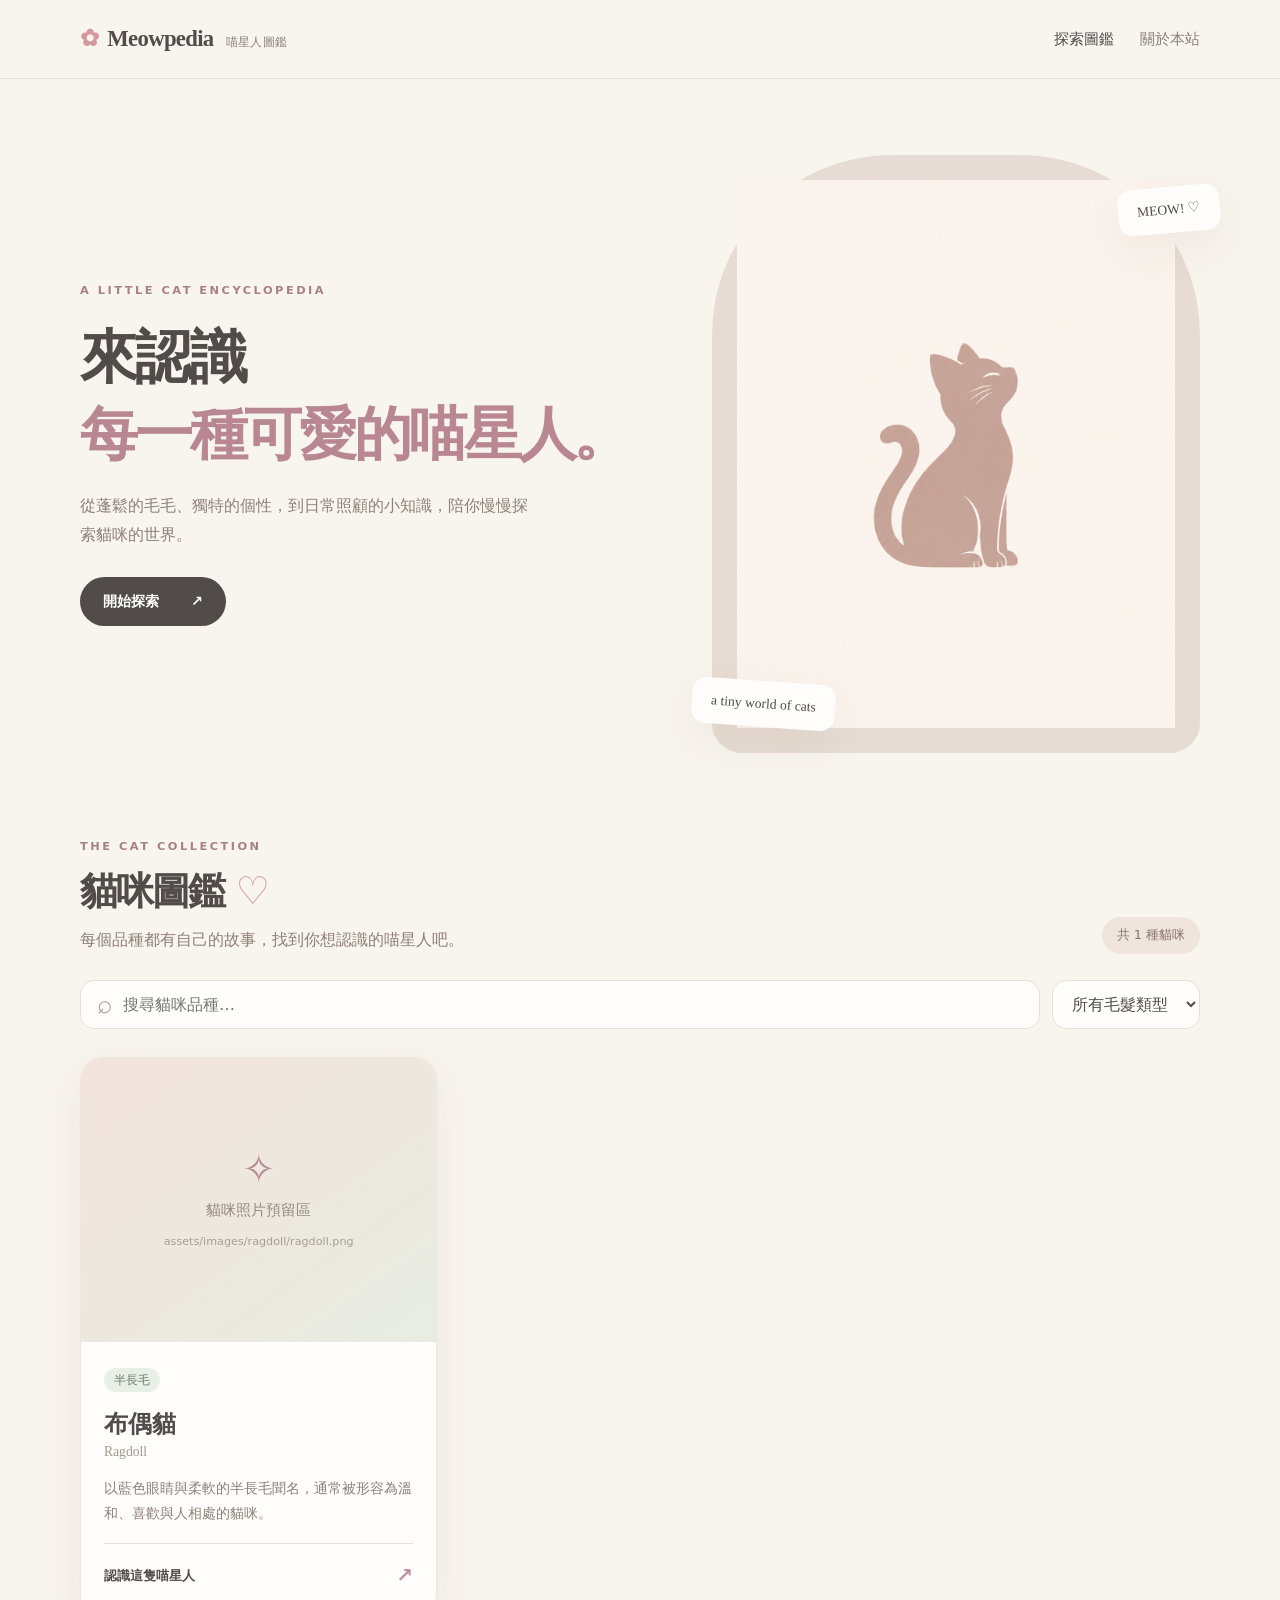
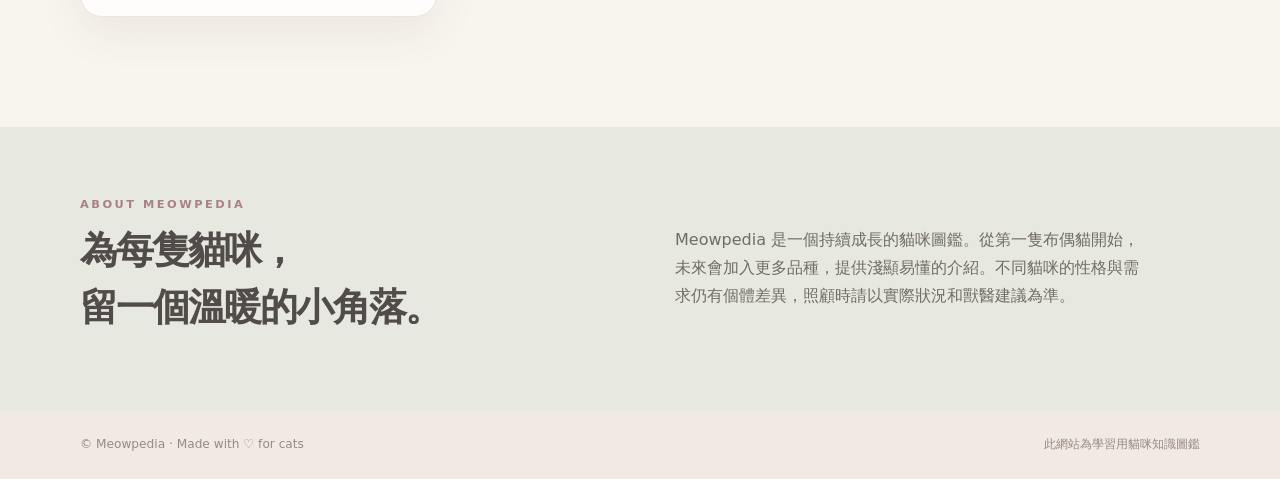
==== commit 7db4e9f7: "cats" ====
--- a/index.html
+++ b/index.html
@@ -24,8 +24,8 @@
         <a class="button primary" href="#collection">開始探索 <span aria-hidden="true">↗</span></a>
       </div>
       <div class="hero-art" aria-label="貓咪圖片預留區">
+        <img src="assets/images/profile/cat.png" alt="貓咪剪影">
         <div class="art-sticker sticker-top">MEOW! ♡</div>
-        <div class="cat-placeholder hero-placeholder"><span class="placeholder-icon" aria-hidden="true">✧</span><span>預留貓咪主視覺</span><small>assets/images/cats/hero.jpg</small></div>
         <div class="art-sticker sticker-bottom">a tiny world of cats</div>
       </div>
     </section>
--- a/css/style.css
+++ b/css/style.css
@@ -1 +1,6 @@
 :root{--cream:#F8F4EE;--pink:#EFCFD1;--sage:#BAC8B5;--brown:#B49B8D;--ink:#514C49;--muted:#8d8078;--white:#fffdfb;--line:#e8e0d8;--shadow:0 15px 45px rgba(94,75,67,.075)}*{box-sizing:border-box}html{scroll-behavior:smooth}body{margin:0;background:var(--cream);color:var(--ink);font-family:"Noto Sans TC","PingFang TC","Microsoft JhengHei",system-ui,sans-serif;line-height:1.75}a{color:inherit;text-decoration:none}button,input,select{font:inherit}img{max-width:100%;display:block}.shell{width:min(1120px,calc(100% - 48px));margin-inline:auto}.site-header{background:rgba(248,244,238,.93);border-bottom:1px solid var(--line);position:sticky;top:0;z-index:10;backdrop-filter:blur(12px)}.nav-bar{min-height:78px;display:flex;align-items:center;justify-content:space-between;gap:16px}.brand{font-family:Georgia,serif;font-size:1.42rem;font-weight:700;letter-spacing:-.03em;white-space:nowrap}.brand-icon{color:#d4989f;margin-right:4px}.brand-zh{font:500 .73rem system-ui,sans-serif;margin-left:12px;color:var(--muted);letter-spacing:.04em}.nav-bar nav{display:flex;gap:26px}.nav-link{font-size:.91rem;color:var(--muted);padding:6px 0}.nav-link:hover,.nav-link.active{color:var(--ink)}.hero{padding-block:76px 84px;display:grid;grid-template-columns:1.07fr .93fr;align-items:center;gap:70px}.eyebrow{display:block;color:#a88183;letter-spacing:.22em;font-weight:700;font-size:.71rem}.hero h1{font-size:clamp(2.3rem,4.5vw,4.2rem);line-height:1.33;letter-spacing:-.055em;margin:19px 0}.hero h1 em{font-style:normal;color:#b88792}.hero-copy>p{max-width:450px;color:var(--muted);font-size:1.02rem;margin-bottom:28px}.button{display:inline-flex;align-items:center;gap:32px;padding:12px 23px;border-radius:999px;font-size:.89rem;font-weight:700}.button.primary{background:var(--ink);color:#fff}.button:hover{transform:translateY(-2px);transition:transform .2s}.hero-art{position:relative;background:#e7dcd3;border-radius:180px 180px 30px 30px;min-height:390px;display:grid;place-items:center;padding:25px}.cat-placeholder{background:linear-gradient(145deg,#f3e4dc,#e7ece2);color:#978a82;display:flex;align-items:center;justify-content:center;flex-direction:column;gap:8px;text-align:center;border:1px dashed #c4b8af;border-radius:22px;min-height:190px;padding:20px;font-size:.95rem}.cat-placeholder small{font-size:.7rem;opacity:.8;overflow-wrap:anywhere}.placeholder-icon{font-size:2.5rem;color:#b48c95;line-height:1}.hero-placeholder{width:100%;height:330px;background:rgba(255,253,251,.3)}.art-sticker{position:absolute;background:var(--white);border-radius:14px;padding:11px 19px;box-shadow:var(--shadow);font-family:Georgia,serif;font-size:.85rem;transform:rotate(-5deg)}.sticker-top{top:32px;right:-20px}.sticker-bottom{bottom:26px;left:-20px;transform:rotate(4deg)}.collection{padding-bottom:110px;scroll-margin-top:100px}.section-title{display:flex;align-items:end;justify-content:space-between;gap:18px;margin-bottom:26px}.section-title h2,.about-strip h2{font-size:clamp(1.8rem,3vw,2.7rem);letter-spacing:-.05em;line-height:1.5;margin:6px 0}.section-title p{color:var(--muted);margin:0}.subtle{color:#d39eaa}.count-pill{background:#efe5de;padding:7px 15px;border-radius:99px;white-space:nowrap;font-size:.81rem;color:#8a746a}.controls{display:flex;gap:12px;margin-bottom:28px}.search-box,.filter-wrap{background:var(--white);border:1px solid var(--line);border-radius:14px;min-height:49px;display:flex;align-items:center}.search-box{flex:1;gap:8px;padding:0 16px}.search-box>span:first-child{font-size:1.6rem;color:#aa9e96}.search-box input{border:0;background:transparent;outline:none;width:100%;color:var(--ink)}.filter-wrap select{border:0;background:transparent;color:var(--ink);padding:10px 15px;outline:none}.cat-grid{display:grid;grid-template-columns:repeat(3,minmax(0,1fr));gap:24px}.cat-card{background:var(--white);border:1px solid #ede6df;border-radius:22px;overflow:hidden;box-shadow:var(--shadow);transition:transform .2s,box-shadow .2s}.cat-card:hover{transform:translateY(-5px);box-shadow:0 20px 45px rgba(94,75,67,.13)}.card-photo{aspect-ratio:5/4;background:#ebdfd9;overflow:hidden}.card-photo img{height:100%;width:100%;object-fit:cover}.card-photo .cat-placeholder{height:100%;border:0;border-radius:0}.card-info{padding:23px}.mini-tag{background:#e7efe6;color:#6b8069;padding:5px 10px;border-radius:99px;font-size:.72rem}.card-info h3{font-size:1.48rem;line-height:1.3;margin:16px 0 0}.english-name{font-family:Georgia,serif;color:#a4978d;font-size:.85rem;margin:0}.card-summary{font-size:.89rem;color:var(--muted);min-height:3.5em;margin:12px 0 17px}.card-foot{border-top:1px solid var(--line);padding-top:14px;display:flex;justify-content:space-between;align-items:center;font-size:.83rem;font-weight:700}.card-foot .arrow{font-size:1.25rem;color:#c08d9c}.empty-state,.error-panel{text-align:center;border-radius:16px;background:#fffaf6;padding:30px;color:var(--muted)}.about-strip{background:#e7e8df;padding:68px 0}.about-content{display:grid;grid-template-columns:1fr 1fr;gap:70px;align-items:center}.about-content p{color:#716c65;max-width:470px}.site-footer{background:#f1eae4}.footer-inner{display:flex;justify-content:space-between;gap:12px;padding-block:24px;font-size:.76rem;color:#978a81}.detail-main{padding-top:32px;padding-bottom:100px;min-height:70vh}.back-link{display:inline-block;margin:6px 0 32px;font-size:.88rem;color:#8f7a77}.back-link:hover{text-decoration:underline}.detail-hero{display:grid;grid-template-columns:.85fr 1.15fr;gap:56px;align-items:center}.detail-photo{aspect-ratio:4/4.5;overflow:hidden;border-radius:26px;background:#f1e7e1}.detail-photo img{width:100%;height:100%;object-fit:cover}.detail-photo .cat-placeholder{height:100%;min-height:320px}.detail-heading h1{font-size:clamp(2.5rem,5vw,4.5rem);margin:9px 0 0;letter-spacing:-.06em}.detail-english{font:italic 1.35rem Georgia,serif;color:#bc8f9a;margin:0 0 20px}.detail-summary{font-size:1.06rem;color:#776b66}.meta-chips{display:flex;gap:10px;flex-wrap:wrap;margin-top:20px}.meta-chips span{background:#ece5df;border-radius:99px;padding:7px 16px;font-size:.8rem}.detail-body{max-width:900px;margin:60px auto 0;display:grid;grid-template-columns:repeat(2,minmax(0,1fr));gap:20px}.detail-section{background:var(--white);padding:28px 30px;border-radius:19px;border:1px solid var(--line)}.detail-section h2{font-size:1.23rem;margin:0 0 12px}.detail-section p{font-size:.94rem;color:#766d67;margin:0}.care-panel{background:#e8ede5}.care-list{padding-left:20px;color:#766d67;margin:0}.care-list li{margin:7px 0}.sources-list{padding-left:20px;overflow-wrap:anywhere}.sources-list a{text-decoration:underline}.disclaimer{text-align:center;font-size:.78rem;color:#9b9088;margin-top:36px}.loading-text{padding:50px;color:var(--muted)}.sr-only{position:absolute!important;width:1px;height:1px;padding:0;margin:-1px;overflow:hidden;clip:rect(0,0,0,0);white-space:nowrap;border:0}[hidden]{display:none!important}@media(max-width:850px){.hero{grid-template-columns:1fr;gap:45px;padding-block:55px}.hero-art{max-width:540px;width:100%;justify-self:center}.cat-grid{grid-template-columns:repeat(2,minmax(0,1fr))}.detail-hero{gap:30px}.about-content{gap:28px}}@media(max-width:600px){.shell{width:min(100% - 32px,1120px)}.nav-bar{min-height:66px}.brand{font-size:1.15rem}.brand-zh{display:none}.nav-bar nav{gap:15px}.nav-link{font-size:.78rem}.hero{padding-block:42px 65px}.hero h1{font-size:2.25rem}.hero-art{min-height:280px;border-radius:130px 130px 28px 28px}.hero-placeholder{height:235px}.art-sticker{font-size:.65rem}.sticker-top{right:4px}.sticker-bottom{left:4px}.section-title{align-items:start;flex-direction:column}.controls{flex-direction:column}.cat-grid{grid-template-columns:1fr}.about-content,.detail-hero,.detail-body{grid-template-columns:1fr}.about-strip{padding:48px 0}.footer-inner{flex-direction:column}.detail-photo{max-height:390px}.detail-body{margin-top:30px}.detail-section{padding:24px}}
+.hero-art img {
+    width: 100%;
+    height: 100%;
+    object-fit: contain;
+}
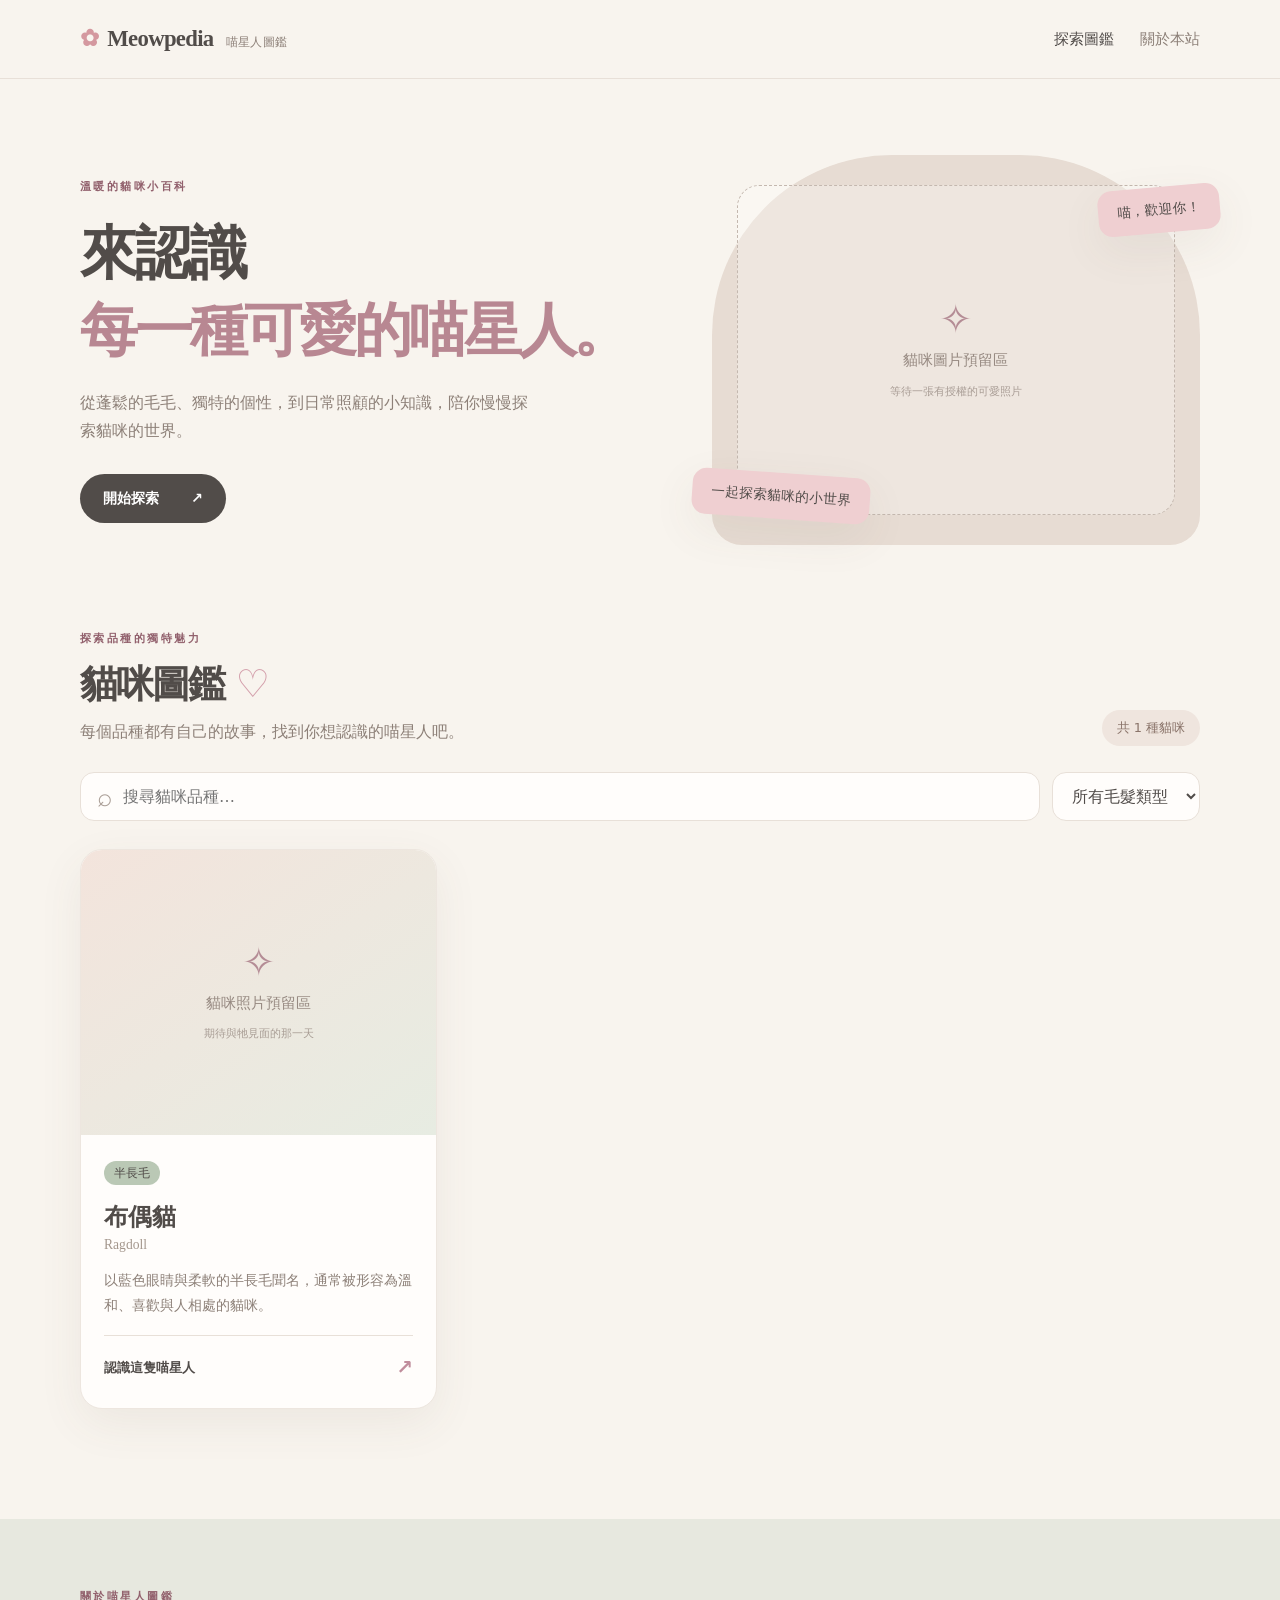
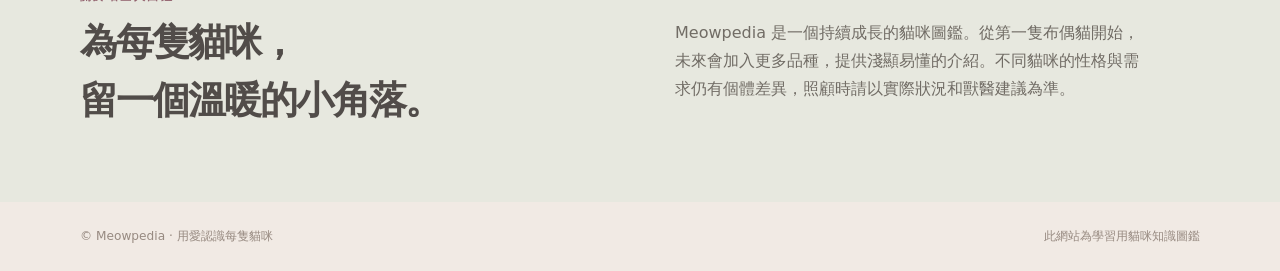
==== commit cbf7af1b: "add sth." ====
--- a/index.html
+++ b/index.html
@@ -15,28 +15,30 @@
       <nav aria-label="主要選單"><a class="nav-link active" href="index.html" aria-current="page">探索圖鑑</a><a class="nav-link" href="#about">關於本站</a></nav>
     </div>
   </header>
-  <main>
+  <a class="skip-link" href="#main-content">跳至主要內容</a>
+  <main id="main-content">
     <section class="hero shell" aria-labelledby="hero-title">
       <div class="hero-copy">
-        <span class="eyebrow">A LITTLE CAT ENCYCLOPEDIA</span>
+        <span class="eyebrow">溫暖的貓咪小百科</span>
         <h1 id="hero-title">來認識<br><em>每一種可愛的喵星人。</em></h1>
         <p>從蓬鬆的毛毛、獨特的個性，到日常照顧的小知識，陪你慢慢探索貓咪的世界。</p>
         <a class="button primary" href="#collection">開始探索 <span aria-hidden="true">↗</span></a>
       </div>
       <div class="hero-art" aria-label="貓咪圖片預留區">
-        <img src="assets/images/profile/cat.png" alt="貓咪剪影">
-        <div class="art-sticker sticker-top">MEOW! ♡</div>
-        <div class="art-sticker sticker-bottom">a tiny world of cats</div>
+        <div class="cat-placeholder hero-placeholder"><span class="placeholder-icon" aria-hidden="true">✧</span><span>貓咪圖片預留區</span><small>等待一張有授權的可愛照片</small></div>
+        <div class="art-sticker sticker-top">喵，歡迎你！</div>
+        <div class="art-sticker sticker-bottom">一起探索貓咪的小世界</div>
       </div>
     </section>
     <section id="collection" class="collection shell" aria-labelledby="collection-title">
-      <div class="section-title"><div><span class="eyebrow">THE CAT COLLECTION</span><h2 id="collection-title">貓咪圖鑑 <span class="subtle">♡</span></h2><p>每個品種都有自己的故事，找到你想認識的喵星人吧。</p></div><span class="count-pill" id="cat-count">載入中…</span></div>
+      <div class="section-title"><div><span class="eyebrow">探索品種的獨特魅力</span><h2 id="collection-title">貓咪圖鑑 <span class="subtle">♡</span></h2><p>每個品種都有自己的故事，找到你想認識的喵星人吧。</p></div><span class="count-pill" id="cat-count">載入中…</span></div>
       <div class="controls"><label class="search-box"><span aria-hidden="true">⌕</span><span class="sr-only">搜尋貓咪名稱</span><input id="search-input" type="search" placeholder="搜尋貓咪品種…" autocomplete="off"></label><label class="filter-wrap"><span class="sr-only">依毛髮長度篩選</span><select id="coat-filter"><option value="all">所有毛髮類型</option><option value="長毛">長毛</option><option value="半長毛">半長毛</option><option value="短毛">短毛</option><option value="無毛">無毛</option></select></label></div>
       <div id="cat-grid" class="cat-grid" aria-live="polite"></div>
       <p id="empty-state" class="empty-state" hidden>目前沒有符合條件的貓咪，試試其他關鍵字吧。</p>
     </section>
-    <section id="about" class="about-strip"><div class="shell about-content"><div><span class="eyebrow">ABOUT MEOWPEDIA</span><h2>為每隻貓咪，<br>留一個溫暖的小角落。</h2></div><p>Meowpedia 是一個持續成長的貓咪圖鑑。從第一隻布偶貓開始，未來會加入更多品種，提供淺顯易懂的介紹。不同貓咪的性格與需求仍有個體差異，照顧時請以實際狀況和獸醫建議為準。</p></div></section>
+    <section id="about" class="about-strip"><div class="shell about-content"><div><span class="eyebrow">關於喵星人圖鑑</span><h2>為每隻貓咪，<br>留一個溫暖的小角落。</h2></div><p>Meowpedia 是一個持續成長的貓咪圖鑑。從第一隻布偶貓開始，未來會加入更多品種，提供淺顯易懂的介紹。不同貓咪的性格與需求仍有個體差異，照顧時請以實際狀況和獸醫建議為準。</p></div></section>
   </main>
-  <footer class="site-footer"><div class="shell footer-inner"><span>© Meowpedia · Made with ♡ for cats</span><span>此網站為學習用貓咪知識圖鑑</span></div></footer>
+  <noscript><p class="error-panel">請啟用 JavaScript，以載入貓咪圖鑑與搜尋功能。</p></noscript>
+  <footer class="site-footer"><div class="shell footer-inner"><span>© Meowpedia · 用愛認識每隻貓咪</span><span>此網站為學習用貓咪知識圖鑑</span></div></footer>
 </body>
 </html>
--- a/css/style.css
+++ b/css/style.css
@@ -3,4 +3,18 @@
     width: 100%;
     height: 100%;
     object-fit: contain;
-}+}/* Keyboard navigation and narrow-screen layout. */
+:focus-visible{outline:3px solid var(--ink);outline-offset:5px}
+.search-box:focus-within,.filter-wrap:focus-within{outline:2px solid var(--ink);outline-offset:3px}
+.skip-link{position:fixed;top:8px;left:16px;z-index:30;background:var(--white);padding:10px 18px;border-radius:12px;transform:translateY(-160%)}
+.skip-link:focus{transform:translateY(0)}
+.hero-copy,.hero-art,.detail-heading,.detail-section{min-width:0}
+.hero h1,.detail-heading h1{overflow-wrap:anywhere}
+.hero-placeholder{max-width:100%}
+.mini-tag{background:var(--sage);color:var(--ink)}
+.detail-english{color:#92616d}
+.eyebrow{color:#92616d}
+.art-sticker{background:var(--pink)}
+#about{scroll-margin-top:100px}
+@media(max-width:600px){.filter-wrap select{width:100%}.search-box input{min-width:0}.hero-art{padding:20px}.hero-placeholder{min-height:235px}.nav-bar{flex-wrap:wrap;padding-block:10px}}
+@media(prefers-reduced-motion:reduce){html{scroll-behavior:auto}*,*::before,*::after{transition:none!important;animation:none!important}}
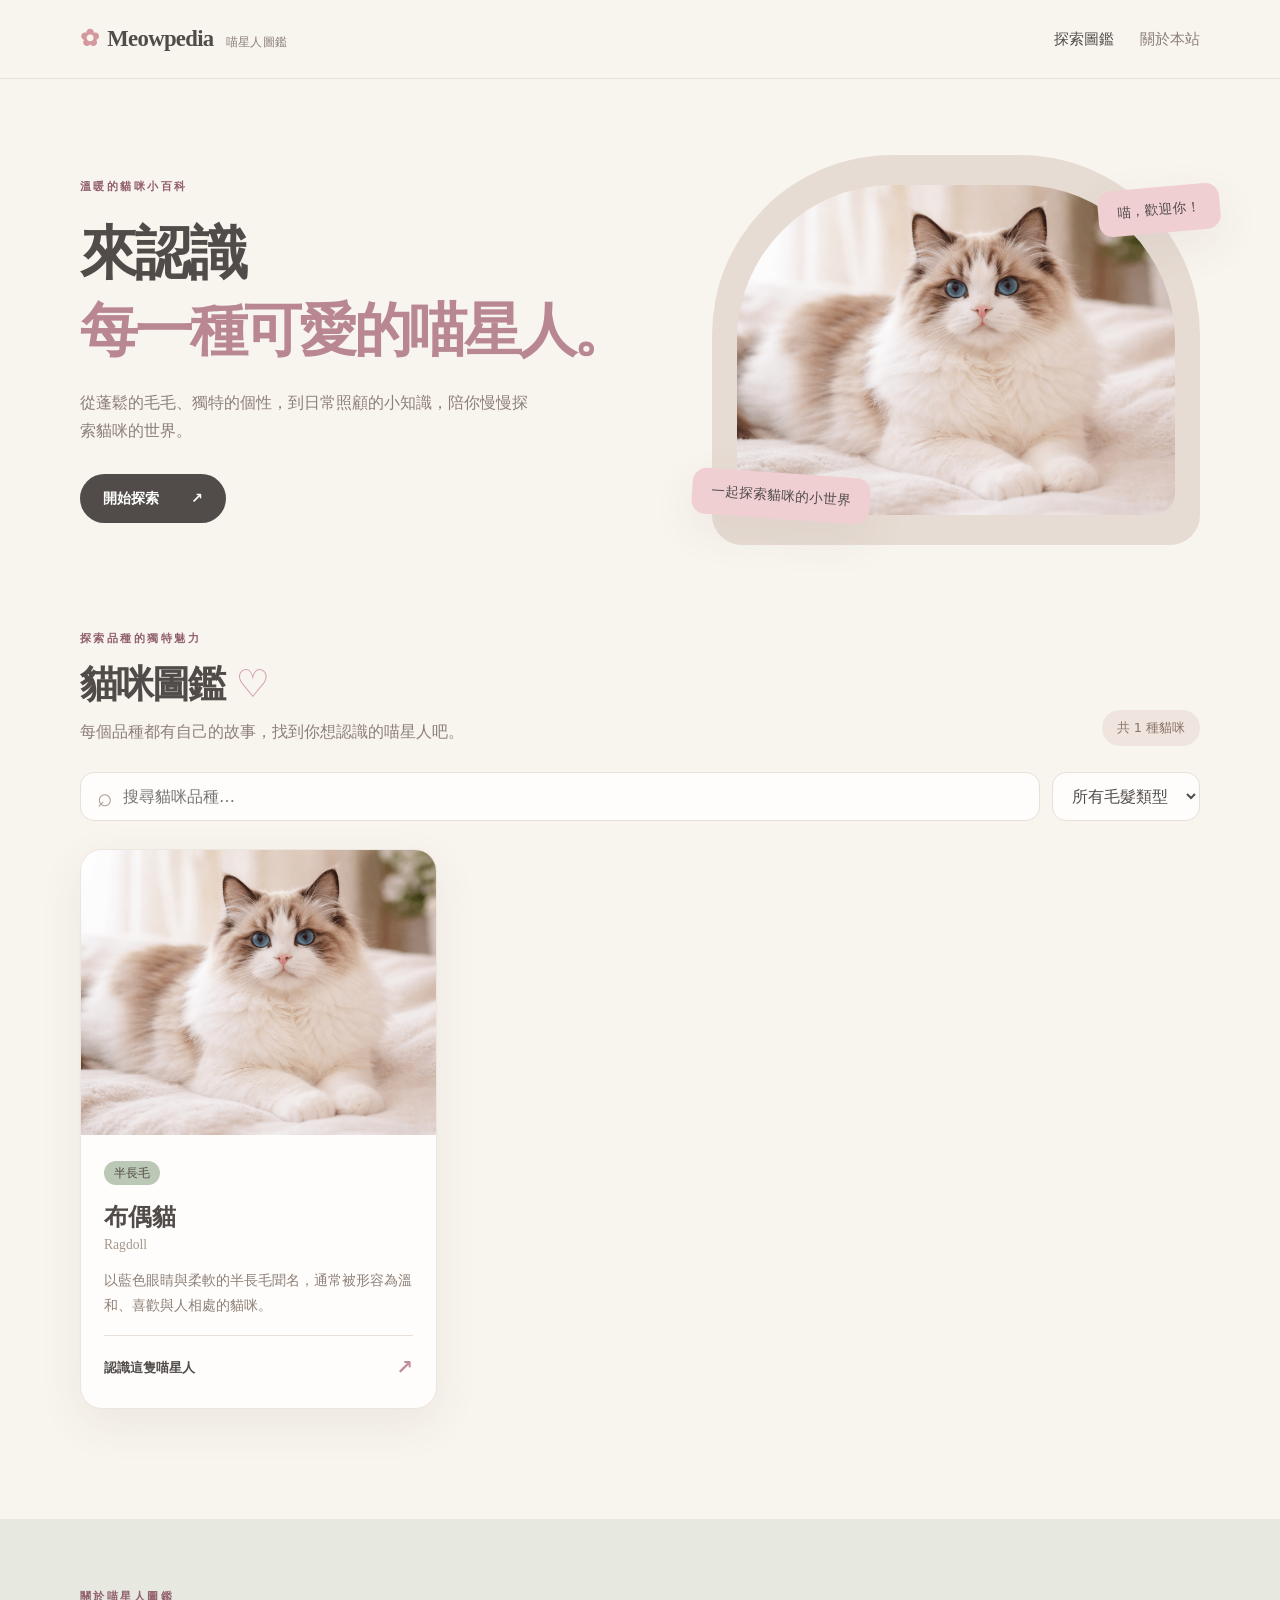
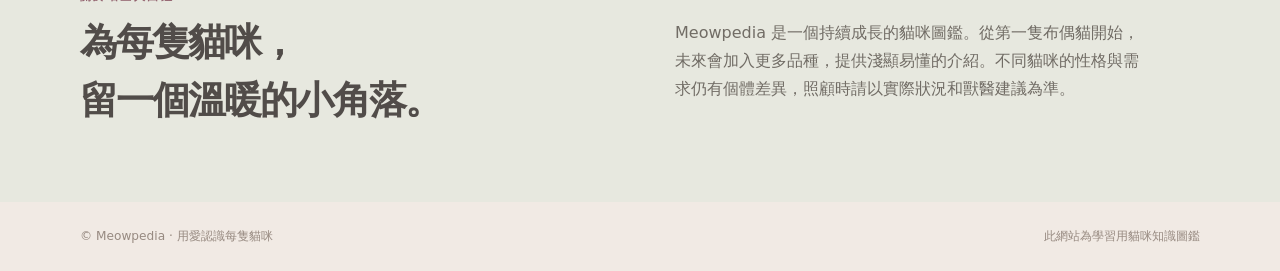
==== commit 1b6be224: "add sth." ====
--- a/index.html
+++ b/index.html
@@ -5,8 +5,8 @@
   <meta name="viewport" content="width=device-width, initial-scale=1">
   <meta name="description" content="Meowpedia 喵星人圖鑑：探索貓咪品種、外觀特徵、個性和照顧知識。">
   <title>Meowpedia｜喵星人圖鑑</title>
-  <link rel="stylesheet" href="css/style.css">
-  <script defer src="js/main.js"></script>
+  <link rel="stylesheet" href="css/style.css?v=20261112-2">
+  <script defer src="js/main.js?v=20261112-2"></script>
 </head>
 <body data-page="index">
   <header class="site-header">
@@ -24,8 +24,8 @@
         <p>從蓬鬆的毛毛、獨特的個性，到日常照顧的小知識，陪你慢慢探索貓咪的世界。</p>
         <a class="button primary" href="#collection">開始探索 <span aria-hidden="true">↗</span></a>
       </div>
-      <div class="hero-art" aria-label="貓咪圖片預留區">
-        <div class="cat-placeholder hero-placeholder"><span class="placeholder-icon" aria-hidden="true">✧</span><span>貓咪圖片預留區</span><small>等待一張有授權的可愛照片</small></div>
+      <div class="hero-art">
+        <div id="hero-photo"><div class="cat-placeholder hero-placeholder"><span class="placeholder-icon" aria-hidden="true">✧</span><span>貓咪圖片預留區</span><small>正在準備貓咪照片</small></div></div>
         <div class="art-sticker sticker-top">喵，歡迎你！</div>
         <div class="art-sticker sticker-bottom">一起探索貓咪的小世界</div>
       </div>
--- a/css/style.css
+++ b/css/style.css
@@ -3,7 +3,13 @@
     width: 100%;
     height: 100%;
     object-fit: contain;
-}/* Keyboard navigation and narrow-screen layout. */
+}
+#hero-photo{width:100%;min-width:0}
+.hero-photo{width:100%;height:330px;border-radius:155px 155px 22px 22px;overflow:hidden}
+.hero-photo img{width:100%;height:100%;object-fit:cover;object-position:55% center}
+.hero-photo .cat-placeholder{height:100%}
+@media(max-width:600px){.hero-photo{height:235px;border-radius:110px 110px 22px 22px}}
+/* Keyboard navigation and narrow-screen layout. */
 :focus-visible{outline:3px solid var(--ink);outline-offset:5px}
 .search-box:focus-within,.filter-wrap:focus-within{outline:2px solid var(--ink);outline-offset:3px}
 .skip-link{position:fixed;top:8px;left:16px;z-index:30;background:var(--white);padding:10px 18px;border-radius:12px;transform:translateY(-160%)}
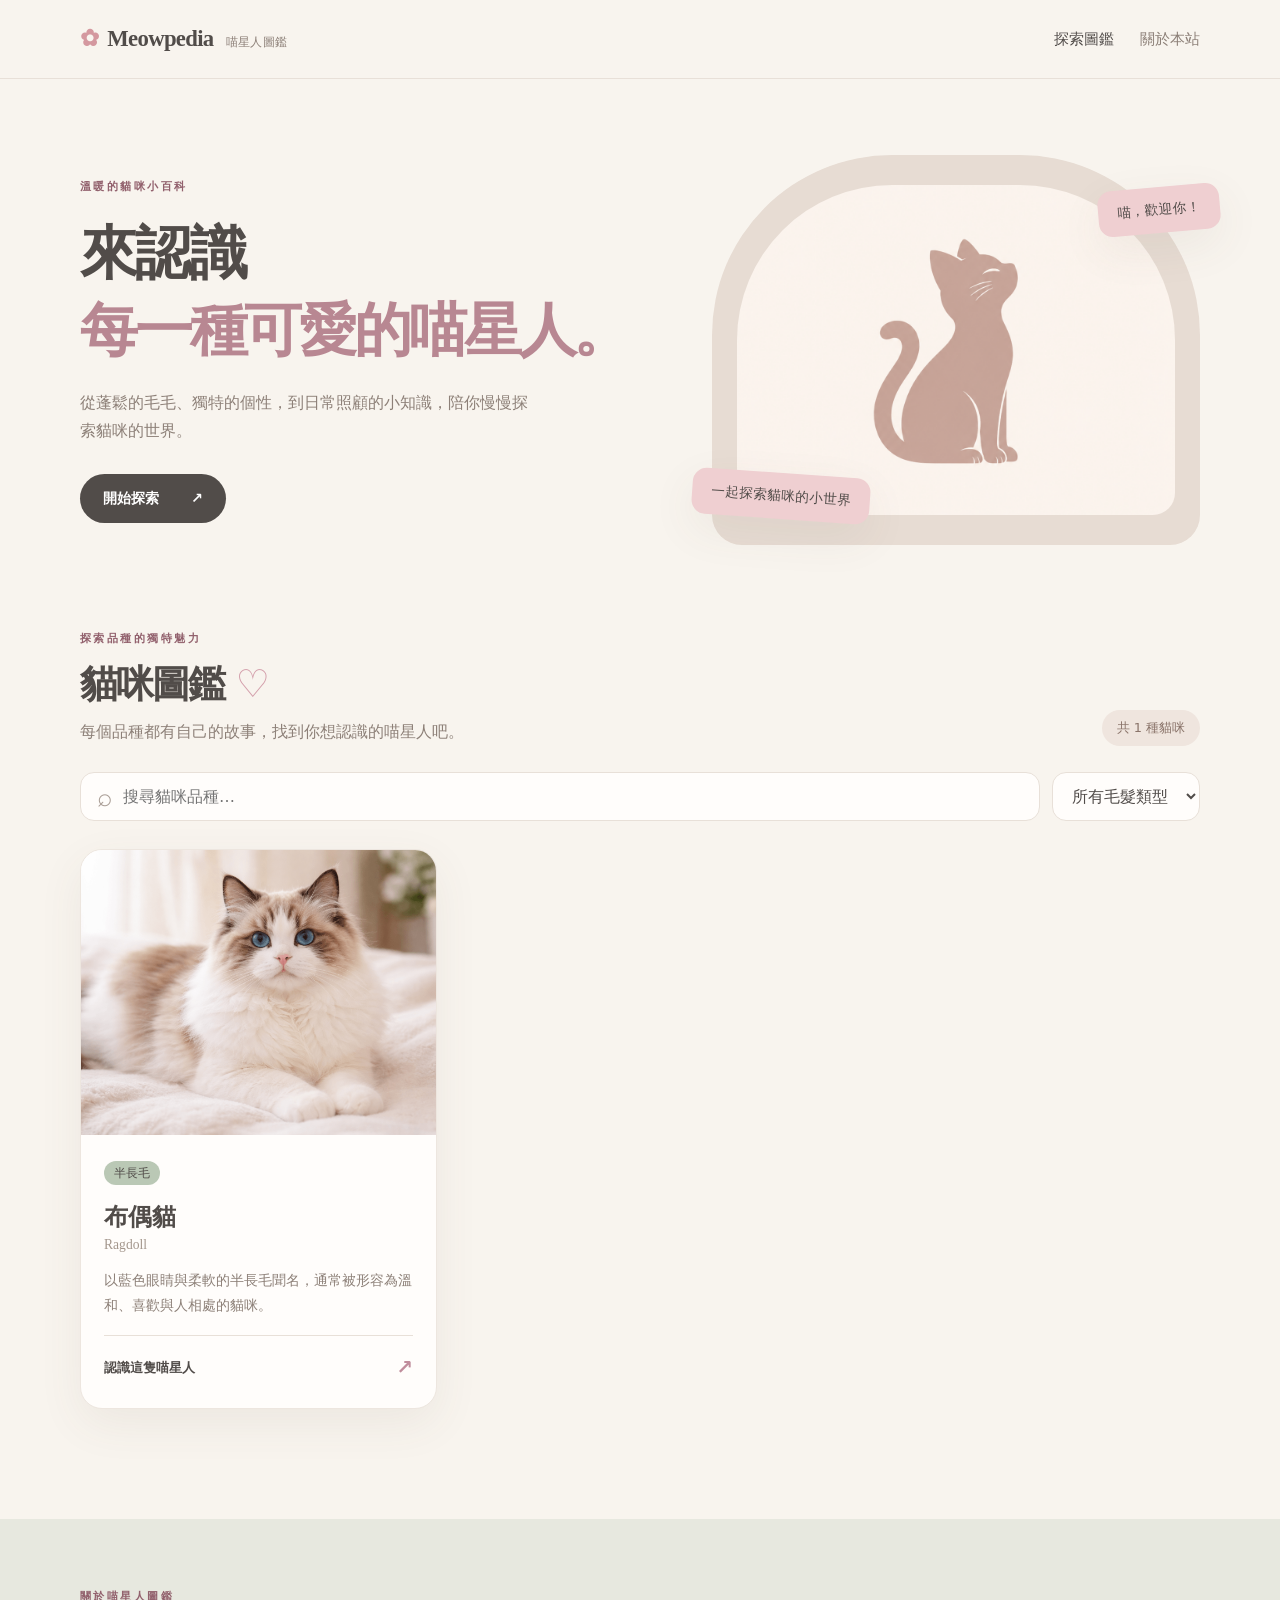
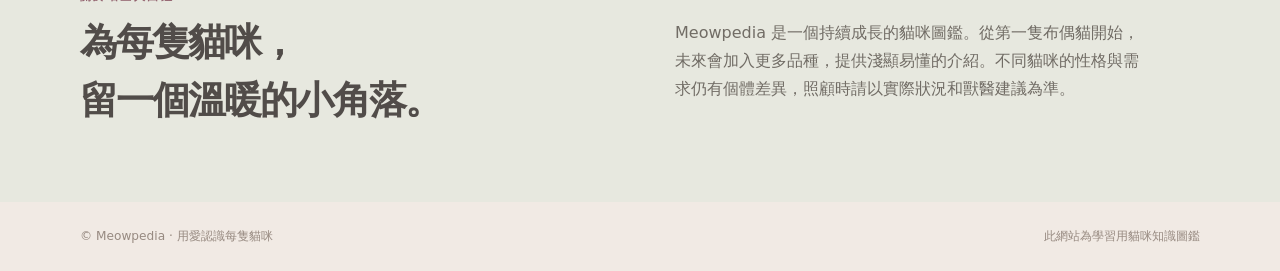
==== commit 9d12e56c: "add sth." ====
--- a/index.html
+++ b/index.html
@@ -25,7 +25,10 @@
         <a class="button primary" href="#collection">開始探索 <span aria-hidden="true">↗</span></a>
       </div>
       <div class="hero-art">
-        <div id="hero-photo"><div class="cat-placeholder hero-placeholder"><span class="placeholder-icon" aria-hidden="true">✧</span><span>貓咪圖片預留區</span><small>正在準備貓咪照片</small></div></div>
+        <div id="hero-photo" class="hero-photo">
+          <img src="assets/images/profile/cat.png" alt="Meowpedia 貓咪主視覺" fetchpriority="high" onerror="this.hidden=true; this.nextElementSibling.hidden=false;">
+          <div class="cat-placeholder hero-placeholder" hidden><span class="placeholder-icon" aria-hidden="true">✧</span><span>貓咪圖片暫時無法載入</span><small>請稍後重新整理頁面</small></div>
+        </div>
         <div class="art-sticker sticker-top">喵，歡迎你！</div>
         <div class="art-sticker sticker-bottom">一起探索貓咪的小世界</div>
       </div>
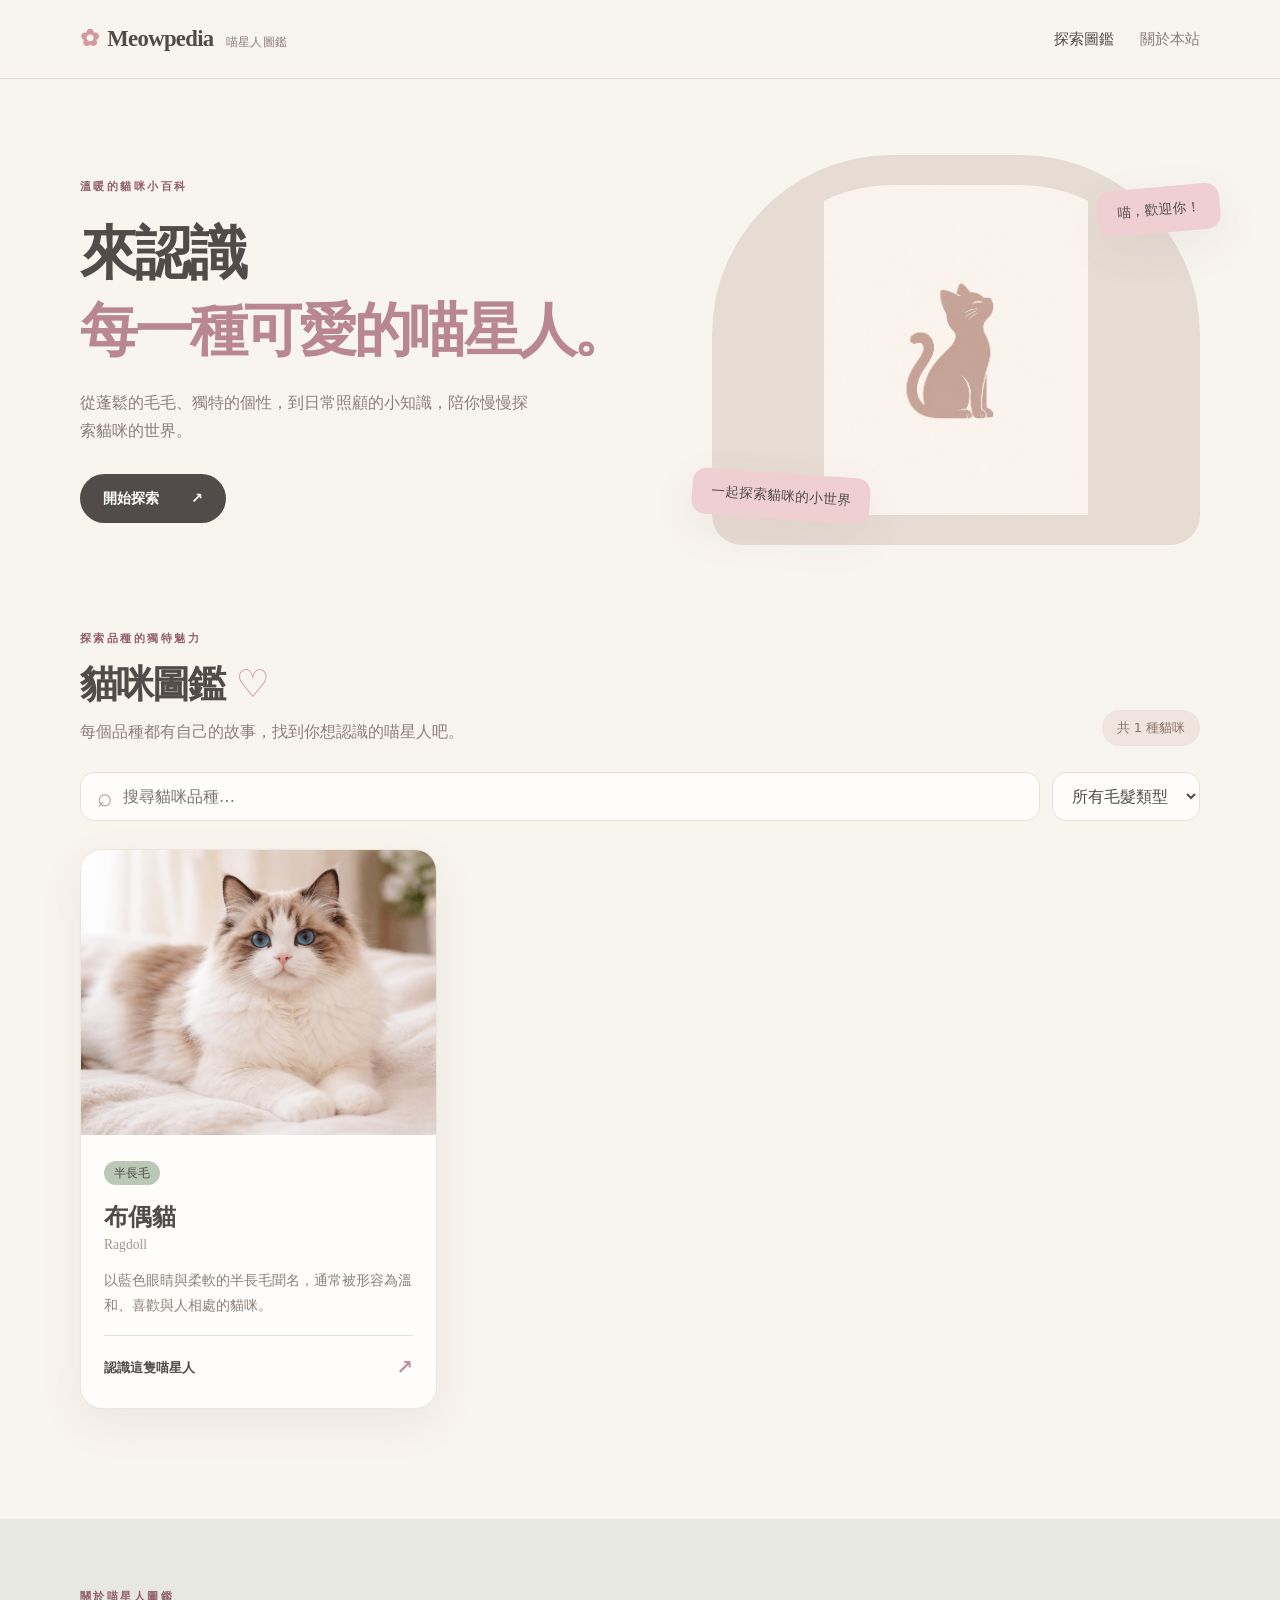
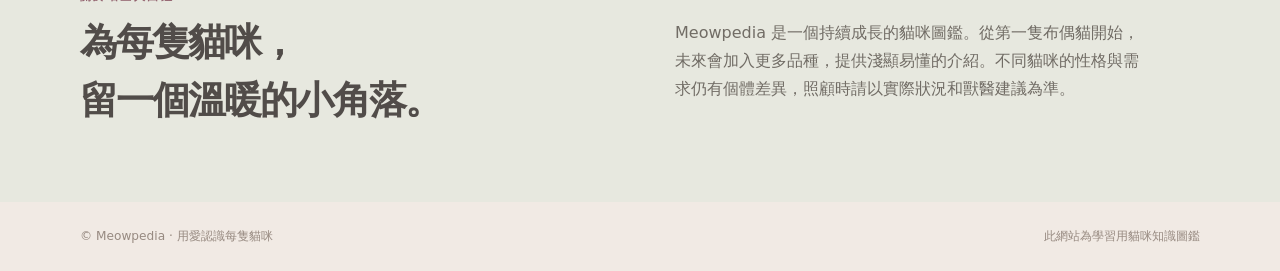
==== commit 034e27c1: "add sth." ====
--- a/index.html
+++ b/index.html
@@ -26,7 +26,7 @@
       </div>
       <div class="hero-art">
         <div id="hero-photo" class="hero-photo">
-          <img src="assets/images/profile/cat.png" alt="Meowpedia 貓咪主視覺" fetchpriority="high" onerror="this.hidden=true; this.nextElementSibling.hidden=false;">
+          <img src="assets/images/profile/cat.png?v=cat-silhouette-1" alt="粉棕色的貓咪剪影" fetchpriority="high" onerror="this.hidden=true; this.nextElementSibling.hidden=false;">
           <div class="cat-placeholder hero-placeholder" hidden><span class="placeholder-icon" aria-hidden="true">✧</span><span>貓咪圖片暫時無法載入</span><small>請稍後重新整理頁面</small></div>
         </div>
         <div class="art-sticker sticker-top">喵，歡迎你！</div>
--- a/css/style.css
+++ b/css/style.css
@@ -6,7 +6,7 @@
 }
 #hero-photo{width:100%;min-width:0}
 .hero-photo{width:100%;height:330px;border-radius:155px 155px 22px 22px;overflow:hidden}
-.hero-photo img{width:100%;height:100%;object-fit:cover;object-position:55% center}
+.hero-photo img{width:100%;height:100%;object-fit:contain;object-position:center}
 .hero-photo .cat-placeholder{height:100%}
 @media(max-width:600px){.hero-photo{height:235px;border-radius:110px 110px 22px 22px}}
 /* Keyboard navigation and narrow-screen layout. */
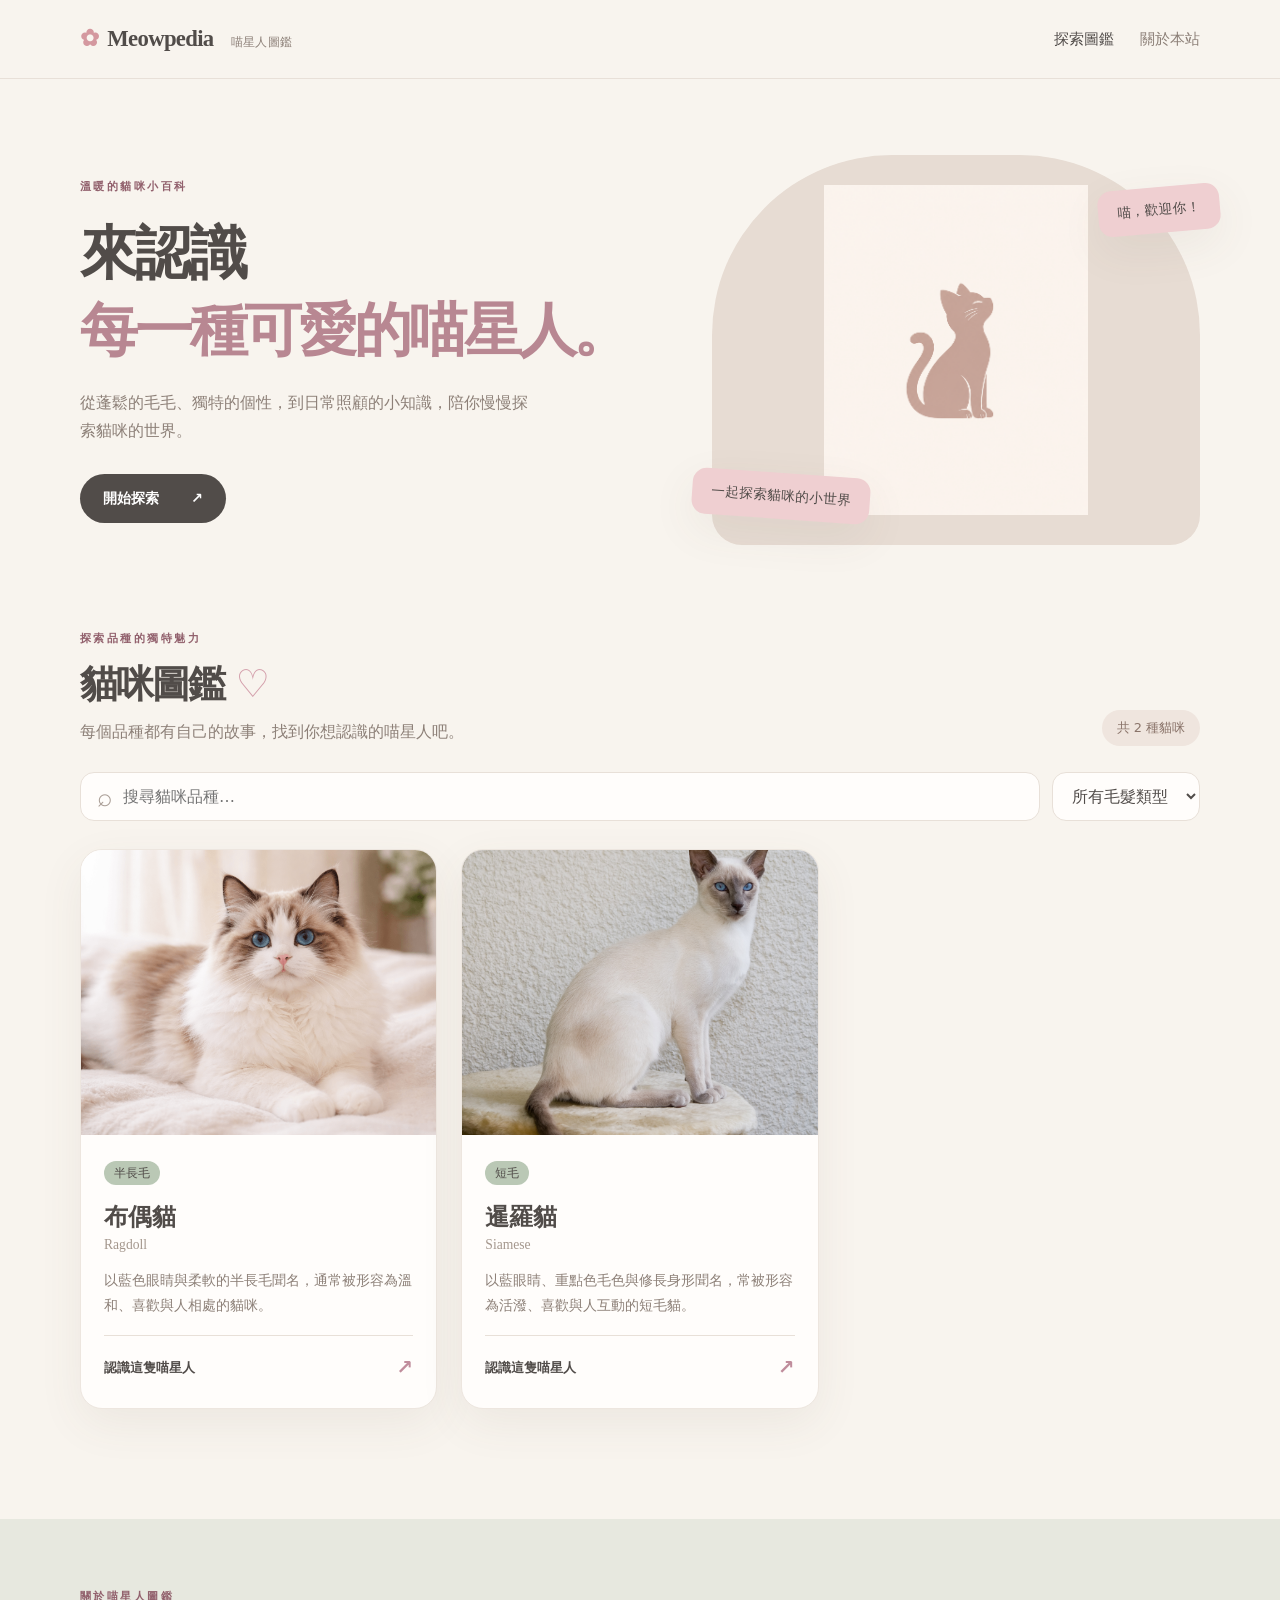
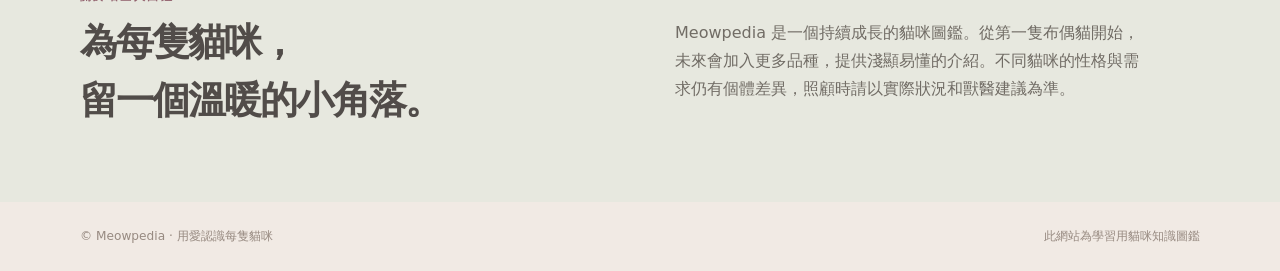
==== commit 942be913: "part 2" ====
--- a/index.html
+++ b/index.html
@@ -1,47 +1,99 @@
 <!doctype html>
 <html lang="zh-Hant">
-<head>
-  <meta charset="UTF-8">
-  <meta name="viewport" content="width=device-width, initial-scale=1">
-  <meta name="description" content="Meowpedia 喵星人圖鑑：探索貓咪品種、外觀特徵、個性和照顧知識。">
-  <title>Meowpedia｜喵星人圖鑑</title>
-  <link rel="stylesheet" href="css/style.css?v=20261112-2">
-  <script defer src="js/main.js?v=20261112-2"></script>
-</head>
-<body data-page="index">
-  <header class="site-header">
-    <div class="shell nav-bar">
-      <a class="brand" href="index.html" aria-label="Meowpedia 首頁"><span class="brand-icon" aria-hidden="true">✿</span> Meowpedia<span class="brand-zh">喵星人圖鑑</span></a>
-      <nav aria-label="主要選單"><a class="nav-link active" href="index.html" aria-current="page">探索圖鑑</a><a class="nav-link" href="#about">關於本站</a></nav>
-    </div>
-  </header>
-  <a class="skip-link" href="#main-content">跳至主要內容</a>
-  <main id="main-content">
-    <section class="hero shell" aria-labelledby="hero-title">
-      <div class="hero-copy">
-        <span class="eyebrow">溫暖的貓咪小百科</span>
-        <h1 id="hero-title">來認識<br><em>每一種可愛的喵星人。</em></h1>
-        <p>從蓬鬆的毛毛、獨特的個性，到日常照顧的小知識，陪你慢慢探索貓咪的世界。</p>
-        <a class="button primary" href="#collection">開始探索 <span aria-hidden="true">↗</span></a>
+  <head>
+    <meta charset="UTF-8">
+    <meta name="viewport" content="width=device-width, initial-scale=1">
+    <meta name="description" content="Meowpedia 喵星人圖鑑：探索貓咪品種、外觀特徵、個性和照顧知識。">
+    <title>Meowpedia｜喵星人圖鑑</title>
+    <link rel="stylesheet" href="css/style.css">
+    <script defer src="js/main.js"></script>
+  </head>
+  <body data-page="index">
+    <header class="site-header">
+      <div class="shell nav-bar">
+        <a class="brand" href="index.html" aria-label="Meowpedia 首頁">
+          <span class="brand-icon" aria-hidden="true">✿</span> Meowpedia
+          <span class="brand-zh">喵星人圖鑑</span>
+        </a>
+        <nav aria-label="主要選單">
+          <a class="nav-link active" href="index.html" aria-current="page">探索圖鑑</a>
+          <a class="nav-link" href="#about">關於本站</a>
+        </nav>
       </div>
-      <div class="hero-art">
-        <div id="hero-photo" class="hero-photo">
-          <img src="assets/images/profile/cat.png?v=cat-silhouette-1" alt="粉棕色的貓咪剪影" fetchpriority="high" onerror="this.hidden=true; this.nextElementSibling.hidden=false;">
-          <div class="cat-placeholder hero-placeholder" hidden><span class="placeholder-icon" aria-hidden="true">✧</span><span>貓咪圖片暫時無法載入</span><small>請稍後重新整理頁面</small></div>
+    </header>
+    <a class="skip-link" href="#main-content">跳至主要內容</a>
+    <main id="main-content">
+      <section class="hero shell" aria-labelledby="hero-title">
+        <div class="hero-copy">
+          <span class="eyebrow">溫暖的貓咪小百科</span>
+          <h1 id="hero-title">來認識<br><em>每一種可愛的喵星人。</em></h1>
+          <p>從蓬鬆的毛毛、獨特的個性，到日常照顧的小知識，陪你慢慢探索貓咪的世界。</p>
+          <a class="button primary" href="#collection">開始探索 <span aria-hidden="true">↗</span></a>
         </div>
-        <div class="art-sticker sticker-top">喵，歡迎你！</div>
-        <div class="art-sticker sticker-bottom">一起探索貓咪的小世界</div>
+        <div class="hero-art">
+          <img
+            src="assets/images/profile/cat.png"
+            alt="粉棕色的貓咪剪影"
+            onerror="this.hidden = true; this.nextElementSibling.hidden = false;"
+          >
+          <div class="cat-placeholder hero-placeholder" hidden>
+            貓咪圖片預留區
+          </div>
+          <div class="art-sticker sticker-top">
+            喵，歡迎你！
+          </div>
+          <div class="art-sticker sticker-bottom">
+            一起探索貓咪的小世界
+          </div>
+        </div>
+      </section>
+      <section id="collection" class="collection shell" aria-labelledby="collection-title">
+        <div class="section-title">
+          <div>
+            <span class="eyebrow">探索品種的獨特魅力</span>
+            <h2 id="collection-title">貓咪圖鑑 <span class="subtle">♡</span></h2>
+            <p>每個品種都有自己的故事，找到你想認識的喵星人吧。</p>
+          </div>
+          <span class="count-pill" id="cat-count">載入中…</span>
+        </div>
+        <div class="controls">
+          <label class="search-box">
+            <span aria-hidden="true">⌕</span>
+            <span class="sr-only">搜尋貓咪名稱</span>
+            <input id="search-input" type="search" placeholder="搜尋貓咪品種…" autocomplete="off">
+          </label>
+          <label class="filter-wrap">
+            <span class="sr-only">依毛髮長度篩選</span>
+            <select id="coat-filter">
+              <option value="all">所有毛髮類型</option>
+              <option value="長毛">長毛</option>
+              <option value="半長毛">半長毛</option>
+              <option value="短毛">短毛</option>
+              <option value="無毛">無毛</option>
+            </select>
+          </label>
+        </div>
+        <div id="cat-grid" class="cat-grid" aria-live="polite"></div>
+        <p id="empty-state" class="empty-state" hidden>目前沒有符合條件的貓咪，試試其他關鍵字吧。</p>
+      </section>
+      <section id="about" class="about-strip">
+        <div class="shell about-content">
+          <div>
+            <span class="eyebrow">關於喵星人圖鑑</span>
+            <h2>為每隻貓咪，<br>留一個溫暖的小角落。</h2>
+          </div>
+          <p>Meowpedia 是一個持續成長的貓咪圖鑑。從第一隻布偶貓開始，未來會加入更多品種，提供淺顯易懂的介紹。不同貓咪的性格與需求仍有個體差異，照顧時請以實際狀況和獸醫建議為準。</p>
+        </div>
+      </section>
+    </main>
+    <noscript>
+      <p class="error-panel">請啟用 JavaScript，以載入貓咪圖鑑與搜尋功能。</p>
+    </noscript>
+    <footer class="site-footer">
+      <div class="shell footer-inner">
+        <span>© Meowpedia · 用愛認識每隻貓咪</span>
+        <span>此網站為學習用貓咪知識圖鑑</span>
       </div>
-    </section>
-    <section id="collection" class="collection shell" aria-labelledby="collection-title">
-      <div class="section-title"><div><span class="eyebrow">探索品種的獨特魅力</span><h2 id="collection-title">貓咪圖鑑 <span class="subtle">♡</span></h2><p>每個品種都有自己的故事，找到你想認識的喵星人吧。</p></div><span class="count-pill" id="cat-count">載入中…</span></div>
-      <div class="controls"><label class="search-box"><span aria-hidden="true">⌕</span><span class="sr-only">搜尋貓咪名稱</span><input id="search-input" type="search" placeholder="搜尋貓咪品種…" autocomplete="off"></label><label class="filter-wrap"><span class="sr-only">依毛髮長度篩選</span><select id="coat-filter"><option value="all">所有毛髮類型</option><option value="長毛">長毛</option><option value="半長毛">半長毛</option><option value="短毛">短毛</option><option value="無毛">無毛</option></select></label></div>
-      <div id="cat-grid" class="cat-grid" aria-live="polite"></div>
-      <p id="empty-state" class="empty-state" hidden>目前沒有符合條件的貓咪，試試其他關鍵字吧。</p>
-    </section>
-    <section id="about" class="about-strip"><div class="shell about-content"><div><span class="eyebrow">關於喵星人圖鑑</span><h2>為每隻貓咪，<br>留一個溫暖的小角落。</h2></div><p>Meowpedia 是一個持續成長的貓咪圖鑑。從第一隻布偶貓開始，未來會加入更多品種，提供淺顯易懂的介紹。不同貓咪的性格與需求仍有個體差異，照顧時請以實際狀況和獸醫建議為準。</p></div></section>
-  </main>
-  <noscript><p class="error-panel">請啟用 JavaScript，以載入貓咪圖鑑與搜尋功能。</p></noscript>
-  <footer class="site-footer"><div class="shell footer-inner"><span>© Meowpedia · 用愛認識每隻貓咪</span><span>此網站為學習用貓咪知識圖鑑</span></div></footer>
-</body>
+    </footer>
+  </body>
 </html>
--- a/css/style.css
+++ b/css/style.css
@@ -1,26 +1,739 @@
-:root{--cream:#F8F4EE;--pink:#EFCFD1;--sage:#BAC8B5;--brown:#B49B8D;--ink:#514C49;--muted:#8d8078;--white:#fffdfb;--line:#e8e0d8;--shadow:0 15px 45px rgba(94,75,67,.075)}*{box-sizing:border-box}html{scroll-behavior:smooth}body{margin:0;background:var(--cream);color:var(--ink);font-family:"Noto Sans TC","PingFang TC","Microsoft JhengHei",system-ui,sans-serif;line-height:1.75}a{color:inherit;text-decoration:none}button,input,select{font:inherit}img{max-width:100%;display:block}.shell{width:min(1120px,calc(100% - 48px));margin-inline:auto}.site-header{background:rgba(248,244,238,.93);border-bottom:1px solid var(--line);position:sticky;top:0;z-index:10;backdrop-filter:blur(12px)}.nav-bar{min-height:78px;display:flex;align-items:center;justify-content:space-between;gap:16px}.brand{font-family:Georgia,serif;font-size:1.42rem;font-weight:700;letter-spacing:-.03em;white-space:nowrap}.brand-icon{color:#d4989f;margin-right:4px}.brand-zh{font:500 .73rem system-ui,sans-serif;margin-left:12px;color:var(--muted);letter-spacing:.04em}.nav-bar nav{display:flex;gap:26px}.nav-link{font-size:.91rem;color:var(--muted);padding:6px 0}.nav-link:hover,.nav-link.active{color:var(--ink)}.hero{padding-block:76px 84px;display:grid;grid-template-columns:1.07fr .93fr;align-items:center;gap:70px}.eyebrow{display:block;color:#a88183;letter-spacing:.22em;font-weight:700;font-size:.71rem}.hero h1{font-size:clamp(2.3rem,4.5vw,4.2rem);line-height:1.33;letter-spacing:-.055em;margin:19px 0}.hero h1 em{font-style:normal;color:#b88792}.hero-copy>p{max-width:450px;color:var(--muted);font-size:1.02rem;margin-bottom:28px}.button{display:inline-flex;align-items:center;gap:32px;padding:12px 23px;border-radius:999px;font-size:.89rem;font-weight:700}.button.primary{background:var(--ink);color:#fff}.button:hover{transform:translateY(-2px);transition:transform .2s}.hero-art{position:relative;background:#e7dcd3;border-radius:180px 180px 30px 30px;min-height:390px;display:grid;place-items:center;padding:25px}.cat-placeholder{background:linear-gradient(145deg,#f3e4dc,#e7ece2);color:#978a82;display:flex;align-items:center;justify-content:center;flex-direction:column;gap:8px;text-align:center;border:1px dashed #c4b8af;border-radius:22px;min-height:190px;padding:20px;font-size:.95rem}.cat-placeholder small{font-size:.7rem;opacity:.8;overflow-wrap:anywhere}.placeholder-icon{font-size:2.5rem;color:#b48c95;line-height:1}.hero-placeholder{width:100%;height:330px;background:rgba(255,253,251,.3)}.art-sticker{position:absolute;background:var(--white);border-radius:14px;padding:11px 19px;box-shadow:var(--shadow);font-family:Georgia,serif;font-size:.85rem;transform:rotate(-5deg)}.sticker-top{top:32px;right:-20px}.sticker-bottom{bottom:26px;left:-20px;transform:rotate(4deg)}.collection{padding-bottom:110px;scroll-margin-top:100px}.section-title{display:flex;align-items:end;justify-content:space-between;gap:18px;margin-bottom:26px}.section-title h2,.about-strip h2{font-size:clamp(1.8rem,3vw,2.7rem);letter-spacing:-.05em;line-height:1.5;margin:6px 0}.section-title p{color:var(--muted);margin:0}.subtle{color:#d39eaa}.count-pill{background:#efe5de;padding:7px 15px;border-radius:99px;white-space:nowrap;font-size:.81rem;color:#8a746a}.controls{display:flex;gap:12px;margin-bottom:28px}.search-box,.filter-wrap{background:var(--white);border:1px solid var(--line);border-radius:14px;min-height:49px;display:flex;align-items:center}.search-box{flex:1;gap:8px;padding:0 16px}.search-box>span:first-child{font-size:1.6rem;color:#aa9e96}.search-box input{border:0;background:transparent;outline:none;width:100%;color:var(--ink)}.filter-wrap select{border:0;background:transparent;color:var(--ink);padding:10px 15px;outline:none}.cat-grid{display:grid;grid-template-columns:repeat(3,minmax(0,1fr));gap:24px}.cat-card{background:var(--white);border:1px solid #ede6df;border-radius:22px;overflow:hidden;box-shadow:var(--shadow);transition:transform .2s,box-shadow .2s}.cat-card:hover{transform:translateY(-5px);box-shadow:0 20px 45px rgba(94,75,67,.13)}.card-photo{aspect-ratio:5/4;background:#ebdfd9;overflow:hidden}.card-photo img{height:100%;width:100%;object-fit:cover}.card-photo .cat-placeholder{height:100%;border:0;border-radius:0}.card-info{padding:23px}.mini-tag{background:#e7efe6;color:#6b8069;padding:5px 10px;border-radius:99px;font-size:.72rem}.card-info h3{font-size:1.48rem;line-height:1.3;margin:16px 0 0}.english-name{font-family:Georgia,serif;color:#a4978d;font-size:.85rem;margin:0}.card-summary{font-size:.89rem;color:var(--muted);min-height:3.5em;margin:12px 0 17px}.card-foot{border-top:1px solid var(--line);padding-top:14px;display:flex;justify-content:space-between;align-items:center;font-size:.83rem;font-weight:700}.card-foot .arrow{font-size:1.25rem;color:#c08d9c}.empty-state,.error-panel{text-align:center;border-radius:16px;background:#fffaf6;padding:30px;color:var(--muted)}.about-strip{background:#e7e8df;padding:68px 0}.about-content{display:grid;grid-template-columns:1fr 1fr;gap:70px;align-items:center}.about-content p{color:#716c65;max-width:470px}.site-footer{background:#f1eae4}.footer-inner{display:flex;justify-content:space-between;gap:12px;padding-block:24px;font-size:.76rem;color:#978a81}.detail-main{padding-top:32px;padding-bottom:100px;min-height:70vh}.back-link{display:inline-block;margin:6px 0 32px;font-size:.88rem;color:#8f7a77}.back-link:hover{text-decoration:underline}.detail-hero{display:grid;grid-template-columns:.85fr 1.15fr;gap:56px;align-items:center}.detail-photo{aspect-ratio:4/4.5;overflow:hidden;border-radius:26px;background:#f1e7e1}.detail-photo img{width:100%;height:100%;object-fit:cover}.detail-photo .cat-placeholder{height:100%;min-height:320px}.detail-heading h1{font-size:clamp(2.5rem,5vw,4.5rem);margin:9px 0 0;letter-spacing:-.06em}.detail-english{font:italic 1.35rem Georgia,serif;color:#bc8f9a;margin:0 0 20px}.detail-summary{font-size:1.06rem;color:#776b66}.meta-chips{display:flex;gap:10px;flex-wrap:wrap;margin-top:20px}.meta-chips span{background:#ece5df;border-radius:99px;padding:7px 16px;font-size:.8rem}.detail-body{max-width:900px;margin:60px auto 0;display:grid;grid-template-columns:repeat(2,minmax(0,1fr));gap:20px}.detail-section{background:var(--white);padding:28px 30px;border-radius:19px;border:1px solid var(--line)}.detail-section h2{font-size:1.23rem;margin:0 0 12px}.detail-section p{font-size:.94rem;color:#766d67;margin:0}.care-panel{background:#e8ede5}.care-list{padding-left:20px;color:#766d67;margin:0}.care-list li{margin:7px 0}.sources-list{padding-left:20px;overflow-wrap:anywhere}.sources-list a{text-decoration:underline}.disclaimer{text-align:center;font-size:.78rem;color:#9b9088;margin-top:36px}.loading-text{padding:50px;color:var(--muted)}.sr-only{position:absolute!important;width:1px;height:1px;padding:0;margin:-1px;overflow:hidden;clip:rect(0,0,0,0);white-space:nowrap;border:0}[hidden]{display:none!important}@media(max-width:850px){.hero{grid-template-columns:1fr;gap:45px;padding-block:55px}.hero-art{max-width:540px;width:100%;justify-self:center}.cat-grid{grid-template-columns:repeat(2,minmax(0,1fr))}.detail-hero{gap:30px}.about-content{gap:28px}}@media(max-width:600px){.shell{width:min(100% - 32px,1120px)}.nav-bar{min-height:66px}.brand{font-size:1.15rem}.brand-zh{display:none}.nav-bar nav{gap:15px}.nav-link{font-size:.78rem}.hero{padding-block:42px 65px}.hero h1{font-size:2.25rem}.hero-art{min-height:280px;border-radius:130px 130px 28px 28px}.hero-placeholder{height:235px}.art-sticker{font-size:.65rem}.sticker-top{right:4px}.sticker-bottom{left:4px}.section-title{align-items:start;flex-direction:column}.controls{flex-direction:column}.cat-grid{grid-template-columns:1fr}.about-content,.detail-hero,.detail-body{grid-template-columns:1fr}.about-strip{padding:48px 0}.footer-inner{flex-direction:column}.detail-photo{max-height:390px}.detail-body{margin-top:30px}.detail-section{padding:24px}}
+/* 共用設定 */
+:root {
+  --cream: #F8F4EE;
+  --pink: #EFCFD1;
+  --sage: #BAC8B5;
+  --brown: #B49B8D;
+  --ink: #514C49;
+  --muted: #8d8078;
+  --white: #fffdfb;
+  --line: #e8e0d8;
+  --shadow: 0 15px 45px rgba(94, 75, 67, .075);
+}
+
+* {
+  box-sizing: border-box;
+}
+
+html {
+  scroll-behavior: smooth;
+}
+
+body {
+  margin: 0;
+  background: var(--cream);
+  color: var(--ink);
+  font-family: "Noto Sans TC", "PingFang TC", "Microsoft JhengHei", system-ui, sans-serif;
+  line-height: 1.75;
+}
+
+a {
+  color: inherit;
+  text-decoration: none;
+}
+
+button, input, select {
+  font: inherit;
+}
+
+img {
+  max-width: 100%;
+  display: block;
+}
+
+.shell {
+  width: min(1120px, calc(100% - 48px));
+  margin-inline: auto;
+}
+
+/* 導覽列 */
+.site-header {
+  background: rgba(248, 244, 238, .93);
+  border-bottom: 1px solid var(--line);
+  position: sticky;
+  top: 0;
+  z-index: 10;
+  backdrop-filter: blur(12px);
+}
+
+.nav-bar {
+  min-height: 78px;
+  display: flex;
+  align-items: center;
+  justify-content: space-between;
+  gap: 16px;
+}
+
+.brand {
+  font-family: Georgia, serif;
+  font-size: 1.42rem;
+  font-weight: 700;
+  letter-spacing: -.03em;
+  white-space: nowrap;
+}
+
+.brand-icon {
+  color: #d4989f;
+  margin-right: 4px;
+}
+
+.brand-zh {
+  font: 500 .73rem system-ui, sans-serif;
+  margin-left: 12px;
+  color: var(--muted);
+  letter-spacing: .04em;
+}
+
+.nav-bar nav {
+  display: flex;
+  gap: 26px;
+}
+
+.nav-link {
+  font-size: .91rem;
+  color: var(--muted);
+  padding: 6px 0;
+}
+
+.nav-link:hover, .nav-link.active {
+  color: var(--ink);
+}
+
+/* 首頁主視覺 */
+.hero {
+  padding-block: 76px 84px;
+  display: grid;
+  grid-template-columns: 1.07fr .93fr;
+  align-items: center;
+  gap: 70px;
+}
+
+.eyebrow {
+  display: block;
+  color: #92616d;
+  letter-spacing: .22em;
+  font-weight: 700;
+  font-size: .71rem;
+}
+
+.hero h1 {
+  font-size: clamp(2.3rem, 4.5vw, 4.2rem);
+  line-height: 1.33;
+  letter-spacing: -.055em;
+  margin: 19px 0;
+}
+
+.hero h1 em {
+  font-style: normal;
+  color: #b88792;
+}
+
+.hero-copy>p {
+  max-width: 450px;
+  color: var(--muted);
+  font-size: 1.02rem;
+  margin-bottom: 28px;
+}
+
+.button {
+  display: inline-flex;
+  align-items: center;
+  gap: 32px;
+  padding: 12px 23px;
+  border-radius: 999px;
+  font-size: .89rem;
+  font-weight: 700;
+}
+
+.button.primary {
+  background: var(--ink);
+  color: #fff;
+}
+
+.button:hover {
+  transform: translateY(-2px);
+  transition: transform .2s;
+}
+
+.hero-art {
+  position: relative;
+  background: #e7dcd3;
+  border-radius: 180px 180px 30px 30px;
+  min-height: 390px;
+  display: grid;
+  place-items: center;
+  padding: 25px;
+}
+
+.cat-placeholder {
+  background: linear-gradient(145deg, #f3e4dc, #e7ece2);
+  color: #978a82;
+  display: flex;
+  align-items: center;
+  justify-content: center;
+  flex-direction: column;
+  gap: 8px;
+  text-align: center;
+  border: 1px dashed #c4b8af;
+  border-radius: 22px;
+  min-height: 190px;
+  padding: 20px;
+  font-size: .95rem;
+}
+
+.cat-placeholder small {
+  font-size: .7rem;
+  opacity: .8;
+  overflow-wrap: anywhere;
+}
+
+.placeholder-icon {
+  font-size: 2.5rem;
+  color: #b48c95;
+  line-height: 1;
+}
+
+.hero-placeholder {
+  width: 100%;
+  height: 330px;
+  background: rgba(255, 253, 251, .3);
+  max-width: 100%;
+}
+
+.art-sticker {
+  position: absolute;
+  background: var(--pink);
+  border-radius: 14px;
+  padding: 11px 19px;
+  box-shadow: var(--shadow);
+  font-family: Georgia, serif;
+  font-size: .85rem;
+  transform: rotate(-5deg);
+}
+
+.sticker-top {
+  top: 32px;
+  right: -20px;
+}
+
+.sticker-bottom {
+  bottom: 26px;
+  left: -20px;
+  transform: rotate(4deg);
+}
+
+/* 圖鑑、搜尋與篩選 */
+.collection {
+  padding-bottom: 110px;
+  scroll-margin-top: 100px;
+}
+
+.section-title {
+  display: flex;
+  align-items: end;
+  justify-content: space-between;
+  gap: 18px;
+  margin-bottom: 26px;
+}
+
+.section-title h2, .about-strip h2 {
+  font-size: clamp(1.8rem, 3vw, 2.7rem);
+  letter-spacing: -.05em;
+  line-height: 1.5;
+  margin: 6px 0;
+}
+
+.section-title p {
+  color: var(--muted);
+  margin: 0;
+}
+
+.subtle {
+  color: #d39eaa;
+}
+
+.count-pill {
+  background: #efe5de;
+  padding: 7px 15px;
+  border-radius: 99px;
+  white-space: nowrap;
+  font-size: .81rem;
+  color: #8a746a;
+}
+
+.controls {
+  display: flex;
+  gap: 12px;
+  margin-bottom: 28px;
+}
+
+.search-box, .filter-wrap {
+  background: var(--white);
+  border: 1px solid var(--line);
+  border-radius: 14px;
+  min-height: 49px;
+  display: flex;
+  align-items: center;
+}
+
+.search-box {
+  flex: 1;
+  gap: 8px;
+  padding: 0 16px;
+}
+
+.search-box>span:first-child {
+  font-size: 1.6rem;
+  color: #aa9e96;
+}
+
+.search-box input {
+  border: 0;
+  background: transparent;
+  outline: none;
+  width: 100%;
+  color: var(--ink);
+}
+
+.filter-wrap select {
+  border: 0;
+  background: transparent;
+  color: var(--ink);
+  padding: 10px 15px;
+  outline: none;
+}
+
+.cat-grid {
+  display: grid;
+  grid-template-columns: repeat(3, minmax(0, 1fr));
+  gap: 24px;
+}
+
+.cat-card {
+  background: var(--white);
+  border: 1px solid #ede6df;
+  border-radius: 22px;
+  overflow: hidden;
+  box-shadow: var(--shadow);
+  transition: transform .2s, box-shadow .2s;
+}
+
+.cat-card:hover {
+  transform: translateY(-5px);
+  box-shadow: 0 20px 45px rgba(94, 75, 67, .13);
+}
+
+.card-photo {
+  aspect-ratio: 5/4;
+  background: #ebdfd9;
+  overflow: hidden;
+}
+
+.card-photo img {
+  height: 100%;
+  width: 100%;
+  object-fit: cover;
+}
+
+.card-photo .cat-placeholder {
+  height: 100%;
+  border: 0;
+  border-radius: 0;
+}
+
+.card-info {
+  padding: 23px;
+}
+
+.mini-tag {
+  background: var(--sage);
+  color: var(--ink);
+  padding: 5px 10px;
+  border-radius: 99px;
+  font-size: .72rem;
+}
+
+.card-info h3 {
+  font-size: 1.48rem;
+  line-height: 1.3;
+  margin: 16px 0 0;
+}
+
+.english-name {
+  font-family: Georgia, serif;
+  color: #a4978d;
+  font-size: .85rem;
+  margin: 0;
+}
+
+.card-summary {
+  font-size: .89rem;
+  color: var(--muted);
+  min-height: 3.5em;
+  margin: 12px 0 17px;
+}
+
+.card-foot {
+  border-top: 1px solid var(--line);
+  padding-top: 14px;
+  display: flex;
+  justify-content: space-between;
+  align-items: center;
+  font-size: .83rem;
+  font-weight: 700;
+}
+
+.card-foot .arrow {
+  font-size: 1.25rem;
+  color: #c08d9c;
+}
+
+.empty-state, .error-panel {
+  text-align: center;
+  border-radius: 16px;
+  background: #fffaf6;
+  padding: 30px;
+  color: var(--muted);
+}
+
+/* 網站簡介與頁尾 */
+.about-strip {
+  background: #e7e8df;
+  padding: 68px 0;
+}
+
+.about-content {
+  display: grid;
+  grid-template-columns: 1fr 1fr;
+  gap: 70px;
+  align-items: center;
+}
+
+.about-content p {
+  color: #716c65;
+  max-width: 470px;
+}
+
+.site-footer {
+  background: #f1eae4;
+}
+
+.footer-inner {
+  display: flex;
+  justify-content: space-between;
+  gap: 12px;
+  padding-block: 24px;
+  font-size: .76rem;
+  color: #978a81;
+}
+
+/* 品種詳情 */
+.detail-main {
+  padding-top: 32px;
+  padding-bottom: 100px;
+  min-height: 70vh;
+}
+
+.back-link {
+  display: inline-block;
+  margin: 6px 0 32px;
+  font-size: .88rem;
+  color: #8f7a77;
+}
+
+.back-link:hover {
+  text-decoration: underline;
+}
+
+.detail-hero {
+  display: grid;
+  grid-template-columns: .85fr 1.15fr;
+  gap: 56px;
+  align-items: center;
+}
+
+.detail-photo {
+  aspect-ratio: 4/4.5;
+  overflow: hidden;
+  border-radius: 26px;
+  background: #f1e7e1;
+}
+
+.detail-photo img {
+  width: 100%;
+  height: 100%;
+  object-fit: cover;
+}
+
+.detail-photo .cat-placeholder {
+  height: 100%;
+  min-height: 320px;
+}
+
+.detail-heading h1 {
+  font-size: clamp(2.5rem, 5vw, 4.5rem);
+  margin: 9px 0 0;
+  letter-spacing: -.06em;
+}
+
+.detail-english {
+  font: italic 1.35rem Georgia, serif;
+  color: #92616d;
+  margin: 0 0 20px;
+}
+
+.detail-summary {
+  font-size: 1.06rem;
+  color: #776b66;
+}
+
+.meta-chips {
+  display: flex;
+  gap: 10px;
+  flex-wrap: wrap;
+  margin-top: 20px;
+}
+
+.meta-chips span {
+  background: #ece5df;
+  border-radius: 99px;
+  padding: 7px 16px;
+  font-size: .8rem;
+}
+
+.detail-body {
+  max-width: 900px;
+  margin: 60px auto 0;
+  display: grid;
+  grid-template-columns: repeat(2, minmax(0, 1fr));
+  gap: 20px;
+}
+
+.detail-section {
+  background: var(--white);
+  padding: 28px 30px;
+  border-radius: 19px;
+  border: 1px solid var(--line);
+}
+
+.detail-section h2 {
+  font-size: 1.23rem;
+  margin: 0 0 12px;
+}
+
+.detail-section p {
+  font-size: .94rem;
+  color: #766d67;
+  margin: 0;
+}
+
+.care-panel {
+  background: #e8ede5;
+}
+
+.care-list {
+  padding-left: 20px;
+  color: #766d67;
+  margin: 0;
+}
+
+.care-list li {
+  margin: 7px 0;
+}
+
+.sources-list {
+  padding-left: 20px;
+  overflow-wrap: anywhere;
+}
+
+.sources-list a {
+  text-decoration: underline;
+}
+
+.disclaimer {
+  text-align: center;
+  font-size: .78rem;
+  color: #9b9088;
+  margin-top: 36px;
+}
+
+.loading-text {
+  padding: 50px;
+  color: var(--muted);
+}
+
+.sr-only {
+  position: absolute!important;
+  width: 1px;
+  height: 1px;
+  padding: 0;
+  margin: -1px;
+  overflow: hidden;
+  clip: rect(0, 0, 0, 0);
+  white-space: nowrap;
+  border: 0;
+}
+
+[hidden] {
+  display: none!important;
+}
+
 .hero-art img {
+  width: 100%;
+  height: 330px;
+  object-fit: contain;
+}
+
+:focus-visible {
+  outline: 3px solid var(--ink);
+  outline-offset: 5px;
+}
+
+.search-box:focus-within, .filter-wrap:focus-within {
+  outline: 2px solid var(--ink);
+  outline-offset: 3px;
+}
+
+.skip-link {
+  position: fixed;
+  top: 8px;
+  left: 16px;
+  z-index: 30;
+  background: var(--white);
+  padding: 10px 18px;
+  border-radius: 12px;
+  transform: translateY(-160%);
+}
+
+.skip-link:focus {
+  transform: translateY(0);
+}
+
+.hero-copy, .hero-art, .detail-heading, .detail-section {
+  min-width: 0;
+}
+
+.hero h1, .detail-heading h1 {
+  overflow-wrap: anywhere;
+}
+
+#about {
+  scroll-margin-top: 100px;
+}
+
+/* 平板與手機 */
+@media (max-width: 850px) {
+  .hero {
+    grid-template-columns: 1fr;
+    gap: 45px;
+    padding-block: 55px;
+  }
+  .hero-art {
+    max-width: 540px;
     width: 100%;
-    height: 100%;
-    object-fit: contain;
-}
-#hero-photo{width:100%;min-width:0}
-.hero-photo{width:100%;height:330px;border-radius:155px 155px 22px 22px;overflow:hidden}
-.hero-photo img{width:100%;height:100%;object-fit:contain;object-position:center}
-.hero-photo .cat-placeholder{height:100%}
-@media(max-width:600px){.hero-photo{height:235px;border-radius:110px 110px 22px 22px}}
-/* Keyboard navigation and narrow-screen layout. */
-:focus-visible{outline:3px solid var(--ink);outline-offset:5px}
-.search-box:focus-within,.filter-wrap:focus-within{outline:2px solid var(--ink);outline-offset:3px}
-.skip-link{position:fixed;top:8px;left:16px;z-index:30;background:var(--white);padding:10px 18px;border-radius:12px;transform:translateY(-160%)}
-.skip-link:focus{transform:translateY(0)}
-.hero-copy,.hero-art,.detail-heading,.detail-section{min-width:0}
-.hero h1,.detail-heading h1{overflow-wrap:anywhere}
-.hero-placeholder{max-width:100%}
-.mini-tag{background:var(--sage);color:var(--ink)}
-.detail-english{color:#92616d}
-.eyebrow{color:#92616d}
-.art-sticker{background:var(--pink)}
-#about{scroll-margin-top:100px}
-@media(max-width:600px){.filter-wrap select{width:100%}.search-box input{min-width:0}.hero-art{padding:20px}.hero-placeholder{min-height:235px}.nav-bar{flex-wrap:wrap;padding-block:10px}}
-@media(prefers-reduced-motion:reduce){html{scroll-behavior:auto}*,*::before,*::after{transition:none!important;animation:none!important}}
+    justify-self: center;
+  }
+  .cat-grid {
+    grid-template-columns: repeat(2, minmax(0, 1fr));
+  }
+  .detail-hero {
+    gap: 30px;
+  }
+  .about-content {
+    gap: 28px;
+  }
+}
+
+@media (max-width: 600px) {
+  .shell {
+    width: min(100% - 32px, 1120px);
+  }
+  .nav-bar {
+    min-height: 66px;
+    flex-wrap: wrap;
+    padding-block: 10px;
+  }
+  .brand {
+    font-size: 1.15rem;
+  }
+  .brand-zh {
+    display: none;
+  }
+  .nav-bar nav {
+    gap: 15px;
+  }
+  .nav-link {
+    font-size: .78rem;
+  }
+  .hero {
+    padding-block: 42px 65px;
+  }
+  .hero h1 {
+    font-size: 2.25rem;
+  }
+  .hero-art {
+    min-height: 280px;
+    border-radius: 130px 130px 28px 28px;
+    padding: 20px;
+  }
+  .hero-placeholder {
+    height: 235px;
+    min-height: 235px;
+  }
+  .art-sticker {
+    font-size: .65rem;
+  }
+  .sticker-top {
+    right: 4px;
+  }
+  .sticker-bottom {
+    left: 4px;
+  }
+  .section-title {
+    align-items: start;
+    flex-direction: column;
+  }
+  .controls {
+    flex-direction: column;
+  }
+  .cat-grid {
+    grid-template-columns: 1fr;
+  }
+  .about-content, .detail-hero, .detail-body {
+    grid-template-columns: 1fr;
+  }
+  .about-strip {
+    padding: 48px 0;
+  }
+  .footer-inner {
+    flex-direction: column;
+  }
+  .detail-photo {
+    max-height: 390px;
+  }
+  .detail-body {
+    margin-top: 30px;
+  }
+  .detail-section {
+    padding: 24px;
+  }
+  .hero-art img {
+    height: 235px;
+  }
+  .filter-wrap select {
+    width: 100%;
+  }
+  .search-box input {
+    min-width: 0;
+  }
+}
+
+@media (prefers-reduced-motion: reduce) {
+  html {
+    scroll-behavior: auto;
+  }
+  *, *::before, *::after {
+    transition: none!important;
+    animation: none!important;
+  }
+}
